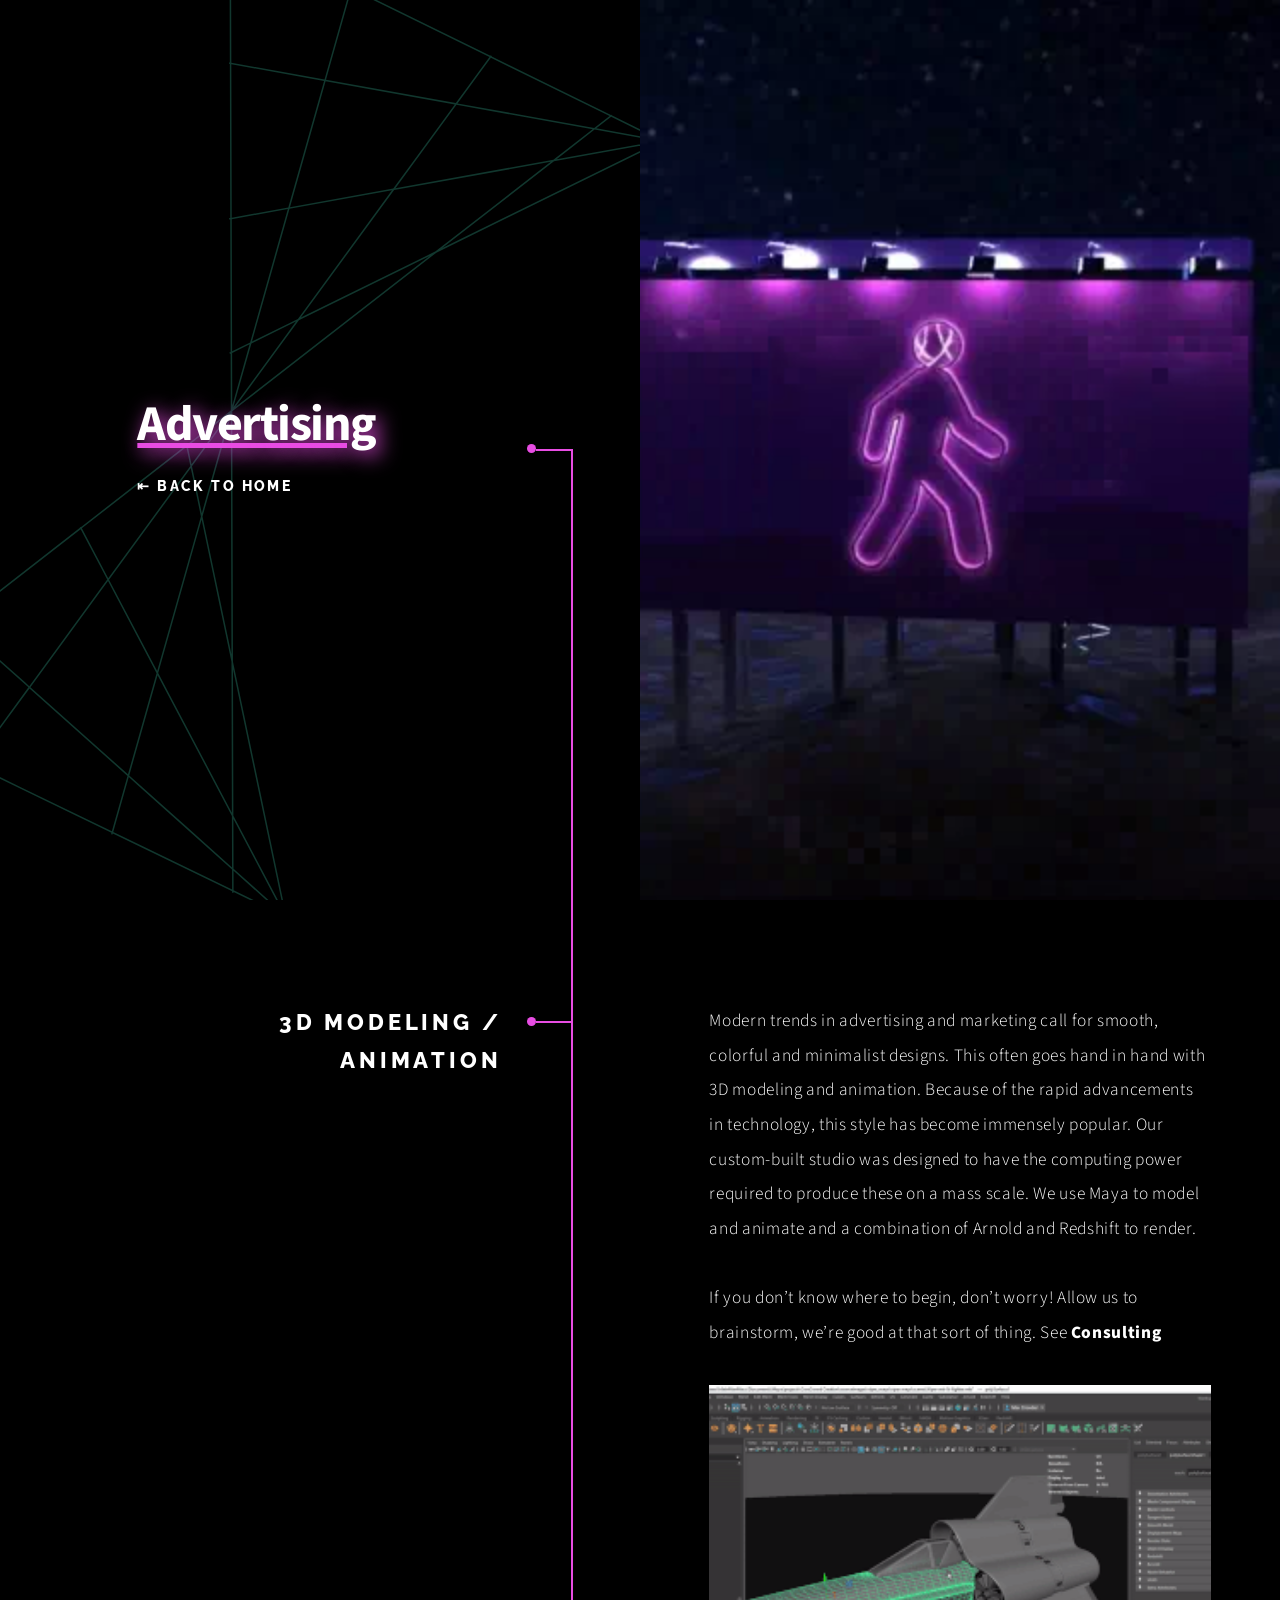
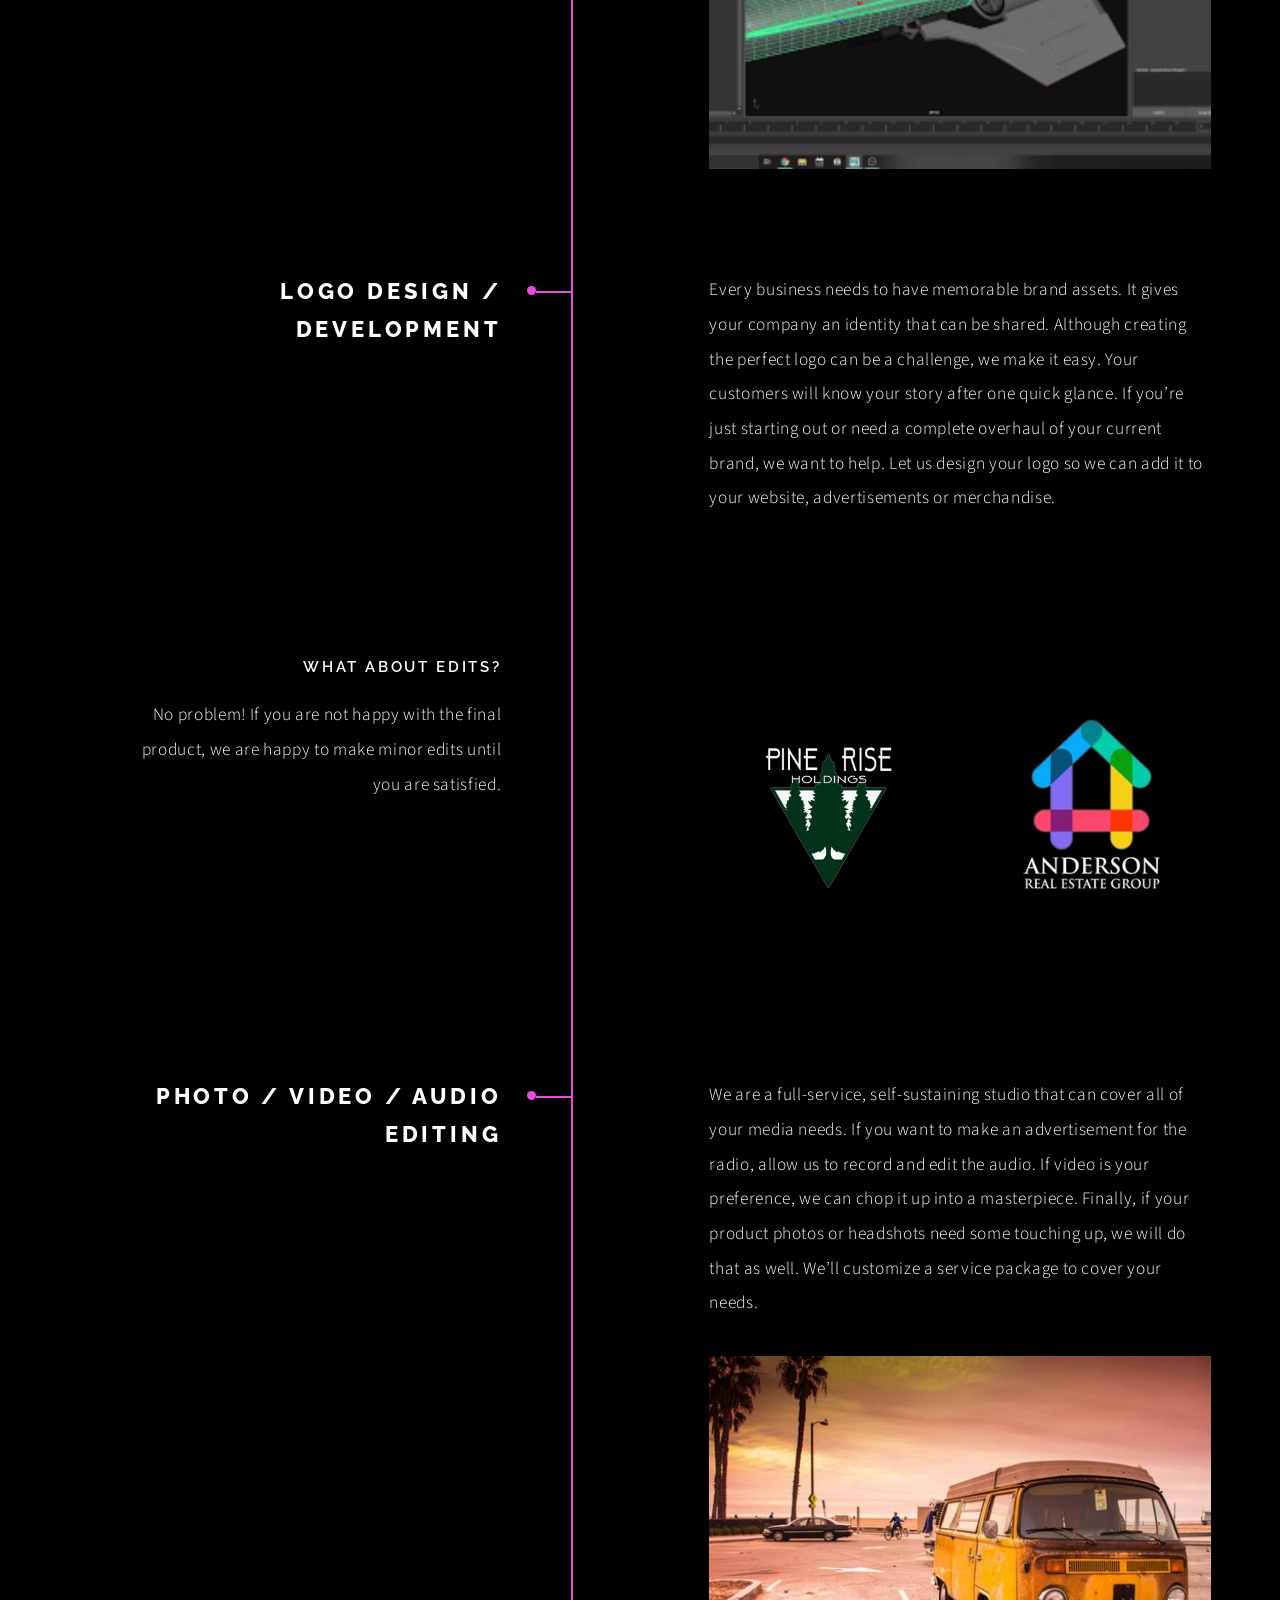
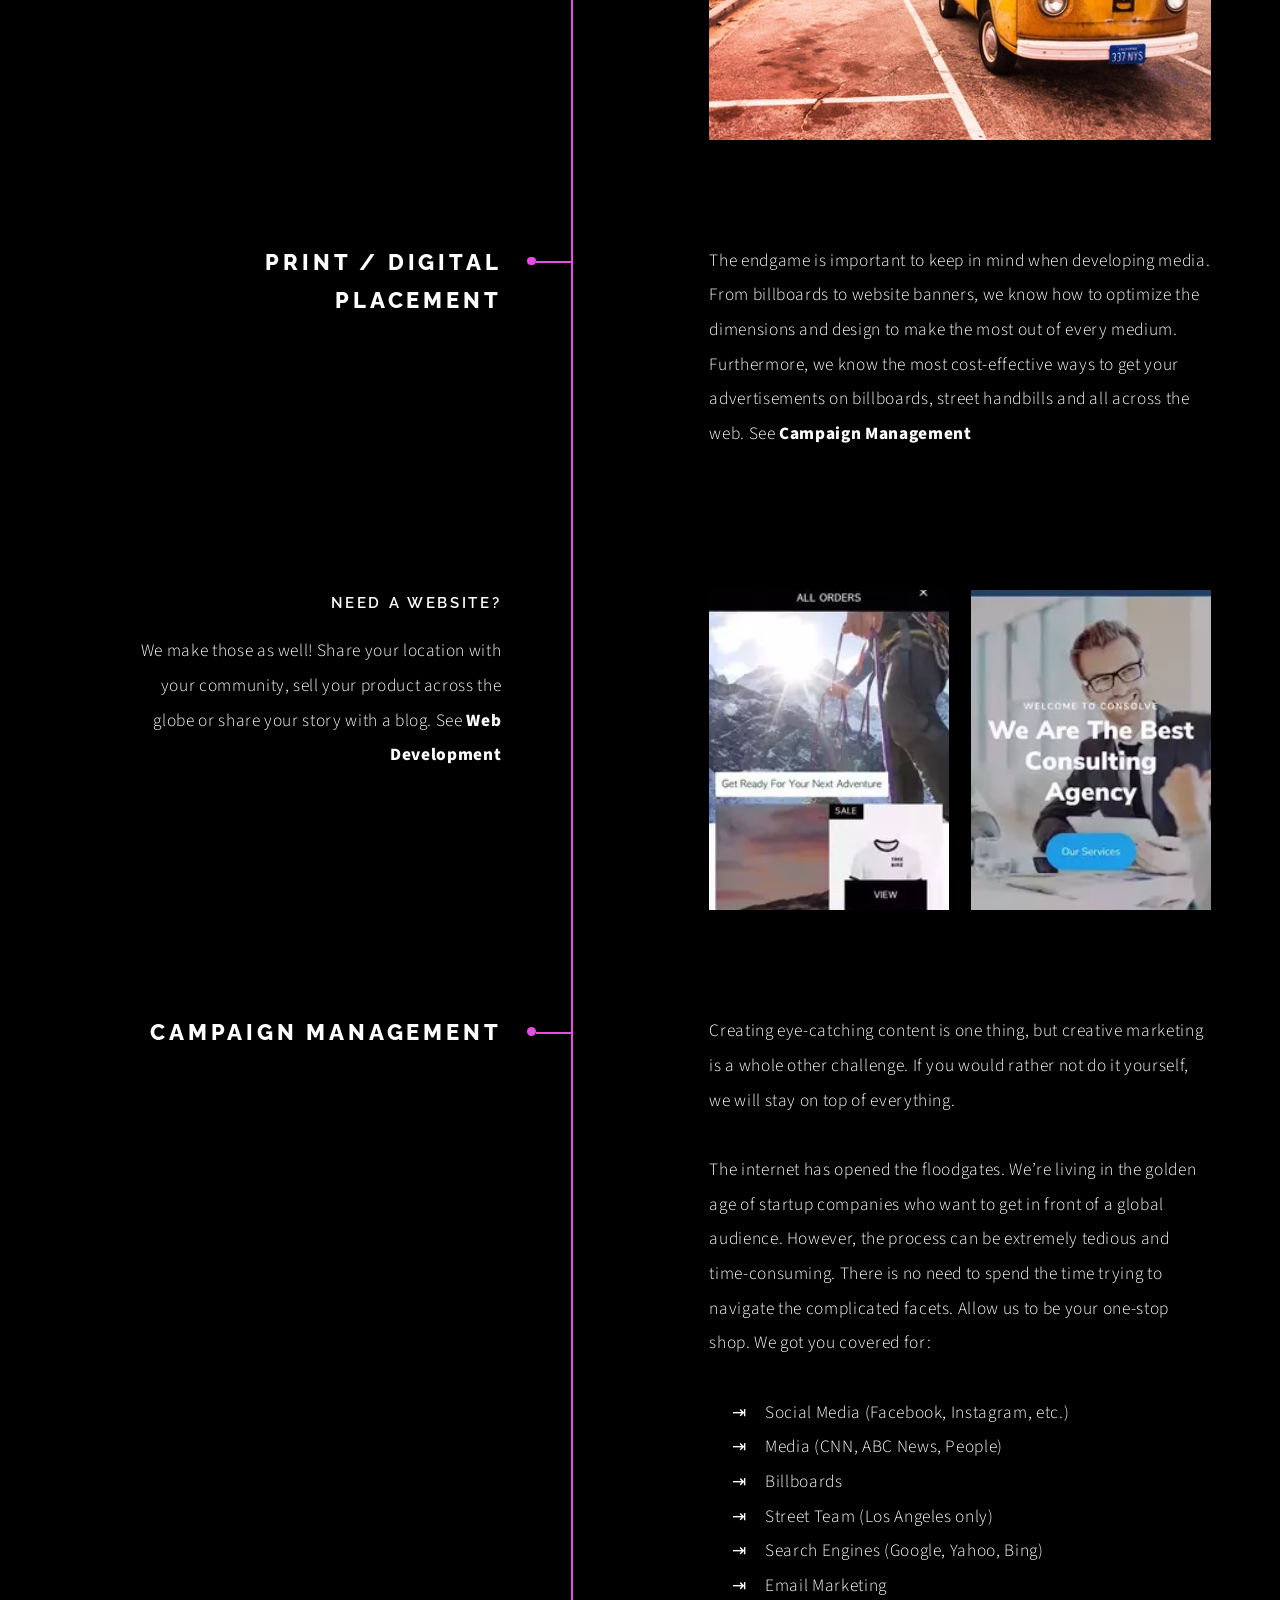
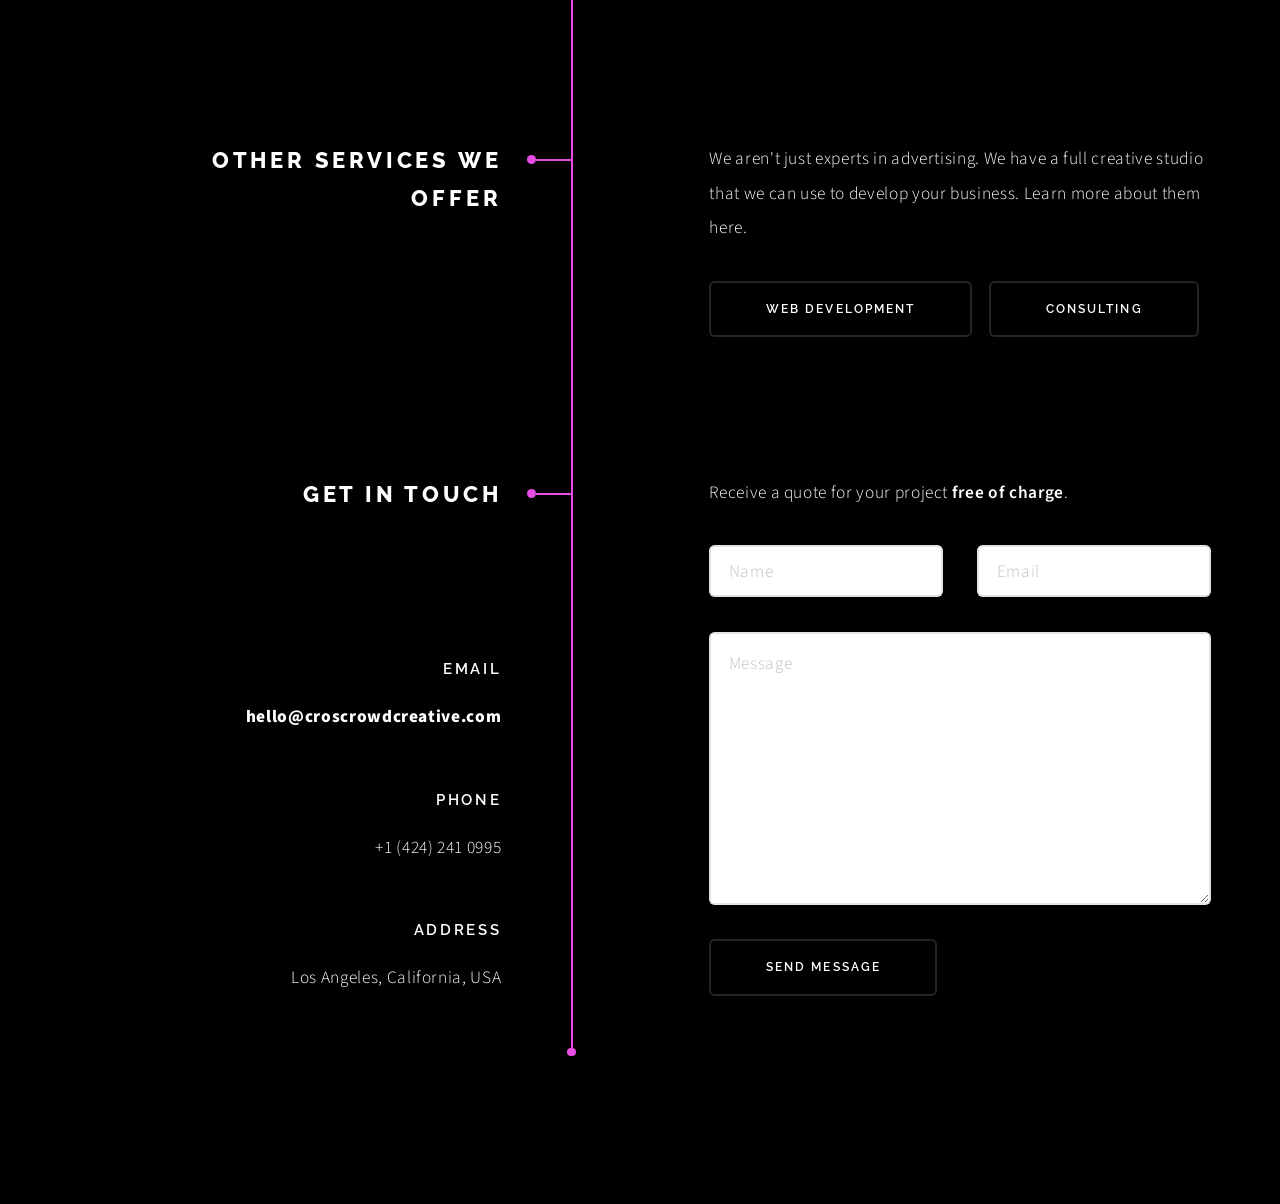
==== advertising.html @ 3cf41339 "Full repository pushed from terminal" ====
<!DOCTYPE HTML>
<html lang="en">
<head>
<title>CrosCrowd Creative &mdash; Business Development &mdash; Advertising</title>
<meta charset="utf-8">
<meta name="viewport" content="width=device-width, minimum-scale=1, initial-scale=1,  shrink-to-fit=no">
<meta name="description" content="CrosCrowd Creative offers a wide range of services to effectively market your business. We create digital and print advertising campagins, develop websites and modernize your business.">
<meta name="robots" content="index, follow">
<meta name="keywords" content="web_development_servall, website_developers, website_developers_near_me, developer_personal_website, ecommerce_website_development_company, ecommerce_web_development_company, modern_web_development, ecommerce_development_company, wix_logo_maker, supreme_logo_maker, animation_studios_near_me, advertising_agencies_near_me, top_creative_agencies, creative_advertising_agency, ad_agencies_near_me, marketing_and_advertising_agency, boutique_advertising_agency, creative_consultant, facebook_business_help, small_business, design_agency, web_design_agency, website_design_services, graphic_design_firms, 3d_logo_maker, web_development_company, graphic_design_studio, corporate_branding_agency, design_firm">
<meta name="google-site-verification" content="Xb9dQ1wyEUvanhfqHvjytfJ-zoS8fw2AjG4WNhN51Cg" />
<link rel="stylesheet" href="css/au.main.css" />
<link rel="shortcut icon" href="img/favicon.ico" type="image/x-icon">
<link rel="canonical" href="https://croscrowdcreative.com/"/></head>
    
<body class="is-preload"><div id="wrapper">
<section class="intro">
<header><h1>Advertising</h1>
<p style="text-align: left"><a href="https://croscrowdcreative.com/">&#x21E4; BACK TO HOME</a></p></header>
<div class="content"><span class="image fill" data-position="center">
<picture><source srcset="img/ad.webp" type="image/webp">
<source srcset="img/ad.mp4" type="image/jpeg"> 
<img src="img/ad.mp4"></picture></span></div></section>
<section id="first">
<header><h2>3D Modeling / Animation</h2></header>
<div class="content">
<p>Modern trends in advertising and marketing call for smooth, colorful and minimalist designs. This often goes hand in hand with 3D modeling and animation. Because of the rapid advancements in technology, this style has become immensely popular. Our custom-built studio was designed to have the computing power required to produce these on a mass scale. We use Maya to model and animate and a combination of Arnold and Redshift to render.</p>  
<p>If you don’t know where to begin, don’t worry! Allow us to brainstorm, we’re good at that sort of thing. See <a href="consulting.html">Consulting</a></p>
<div class="content"><div class="gallery">
<a class="landscape"><picture class="landscape">
<source srcset="img/3dmodeling.gif" type="image/gif">
<source srcset="img/3dmodeling.gif" type="image/jpeg">
<img src="img/3dmodeling.gif"></picture></a></div></div></div></section>
<section><header><h2>Logo Design / Development</h2></header>
<div class="content">
<p>Every business needs to have memorable brand assets. It gives your company an identity that can be shared. Although creating the perfect logo can be a challenge, we make it easy. Your customers will know your story after one quick glance. If you’re just starting out or need a complete overhaul of your current brand, we want to help. Let us design your logo so we can add it to your website, advertisements or merchandise.</p></div></section>
<section><header><h3>What about edits?</h3>
<p>No problem! If you are not happy with the final product, we are happy to make minor edits until you are satisfied.</p></header>
    
<div class="content"><div class="gallery">
<a><picture><source srcset="img/pinerise.webp" type="image/webp">
<source srcset="img/pinerise.jpg" type="image/jpg"> 
<img src="img/pinerise.jpg"></picture></a>
<a><picture><source srcset="img/iceparadise.webp" type="image/webp">
<source srcset="img/iceparadise.jpg" type="image/jpg"> 
<img src="img/iceparadise.jpg"></picture></a></div></div></section>
    
<section><header><h2>Photo / Video / Audio Editing</h2></header>
<div class="content">
<p>We are a full-service, self-sustaining studio that can cover all of your media needs. If you want to make an advertisement for the radio, allow us to record and edit the audio. If video is your preference, we can chop it up into a masterpiece. Finally, if your product photos or headshots need some touching up, we will do that as well. We’ll customize a service package to cover your needs.  </p>
<div class="content"><div class="gallery"><a class="landscape">
<picture><source srcset="img/van.webp" type="image/webp">
<source srcset="img/van.jpg" type="image/jpg"> 
<img src="img/van.jpg"></picture></a></div></div></div></section>
    
<section><header><h2>Print / Digital Placement</h2></header>
<div class="content">
<p>The endgame is important to keep in mind when developing media. From billboards to website banners, we know how to optimize the dimensions and design to make the most out of every medium. Furthermore, we know the most cost-effective ways to get your advertisements on billboards, street handbills and all across the web. See <a href="#campaign">Campaign Management</a></p></div></section>
<section><header><h3>Need a website?</h3>
<p>We make those as well! Share your location with your community, sell your product across the globe or share your story with a blog. See <a href="webdevelopment.html">Web Development</a></p></header>
<div class="content"><div class="gallery">
<a><picture><source srcset="img/mobile.webp" type="image/webp">
<source srcset="img/mobile.gif" type="image/jpg"> 
<img src="img/mobile.gif"></picture></a>
<a><picture><source srcset="img/mobile2.webp" type="image/webp">
<source srcset="img/mobile2.gif" type="image/jpg"> 
<img src="img/mobile2.gif"></picture></a></div></div></section>
    
<section id="campaign"><header><h2>Campaign Management</h2></header>
<div class="content">
<p>Creating eye-catching content is one thing, but creative marketing is a whole other challenge. If you would rather not do it yourself, we will stay on top of everything. </p> 
<p>The internet has opened the floodgates. We’re living in the golden age of startup companies who want to get in front of a global audience. However, the process can be extremely tedious and time-consuming. There is no need to spend the time trying to navigate the complicated facets. Allow us to be your one-stop shop. We got you covered for:</p>
<ul style="list-style-type: none"> 
<li>&#x21E5;&nbsp;&nbsp;&nbsp;&nbsp; Social Media (Facebook, Instagram, etc.)</li>
<li>&#x21E5;&nbsp;&nbsp;&nbsp;&nbsp; Media (CNN, ABC News, People)</li>
<li>&#x21E5;&nbsp;&nbsp;&nbsp;&nbsp; Billboards</li>
<li>&#x21E5;&nbsp;&nbsp;&nbsp;&nbsp; Street Team (Los Angeles only)</li>
<li>&#x21E5;&nbsp;&nbsp;&nbsp;&nbsp; Search Engines (Google, Yahoo, Bing)</li>
<li>&#x21E5;&nbsp;&nbsp;&nbsp;&nbsp; Email Marketing</li></ul></div></section>
<section><header><h2>other services we offer</h2></header>
<div class="content">
<p>We aren't just experts in advertising. We have a full creative studio that we can use to develop your business. Learn more about them here.</p>
<ul class="actions">
<li><a href="webdevelopment.html" class="button large">Web Development</a></li>
<li><a href="consulting.html" class="button large">Consulting</a></li></ul></div></section>  
    
<section><header><h2>Get in touch</h2></header>
<div class="content">
<p>Receive a quote for your project <strong>free of charge</strong>.</p>
<form action="thankyou.html" method="post" class="contactstyle" data-netlify="true" name="ADVERTISING">
<div class="fields"><div class="field half">
<input type="text" name="name" id="name" placeholder="Name" /></div>
<div class="field half">
<input type="email" name="email" id="email" placeholder="Email" /></div>
<div class="field">
<textarea name="message" id="message" placeholder="Message" rows="7"></textarea></div></div>
<ul class="actions">
<li><input type="submit" value="Send Message" class="button large"/></li></ul></form></div>
<footer><ul class="items">
<li><h3>Email</h3><a href="mailto:hello@croscrowdcreative.com" class="emaillink">hello@croscrowdcreative.com</a></li>
<li><h3>Phone</h3><p>+1 (424) 241 0995</p></li>
<li><h3>Address</h3><span>Los Angeles, California, USA</span></li></ul></footer></section>
<div class="copyright">Copyright &copy;2019 CrosCrowd Creative</div></div>
<script src="js/pg.jquery.min.js"></script>
<script src="js/pg.breakpoints.min.js"></script>
<script src="js/pg.main.js"></script></body></html>
---- css/au.main.css ----
@import url(fontawesome-all.min.css);@import url(https://fonts.googleapis.com/css?family=Source+Sans+Pro:300,600,700,300i,600i,700i|Raleway:600,800);a,abbr,acronym,address,applet,article,aside,audio,b,big,blockquote,body,canvas,caption,center,cite,code,dd,del,details,dfn,div,dl,dt,em,embed,fieldset,figcaption,figure,footer,form,h2,h3,h4,h5,h6,header,hgroup,html,i,iframe,img,ins,kbd,label,legend,li,mark,menu,nav,object,ol,output,p,pre,q,ruby,s,samp,section,small,span,strike,strong,sub,summary,sup,table,tbody,td,tfoot,th,thead,time,tr,tt,u,ul,var,video{margin:0;padding:0;border:0;font-size:100%;font:inherit;vertical-align:baseline}article,aside,details,figcaption,figure,footer,header,hgroup,menu,nav,section{display:block}body{line-height:1}h1{text-align:left;color:#fff!important;text-decoration:underline;text-decoration-color:#e84de3;text-shadow:5px 5px 20px #e84de3}ol,ul{list-style:none}blockquote,q{quotes:none}blockquote:after,blockquote:before,q:after,q:before{content:'';content:none}table{border-collapse:collapse;border-spacing:0}body{-webkit-text-size-adjust:none}mark{background-color:transparent;color:inherit}input::-moz-focus-inner{border:0;padding:0}input,select,textarea{-moz-appearance:none;-webkit-appearance:none;-ms-appearance:none;appearance:none}@-ms-viewport{width:device-width}body{-ms-overflow-style:scrollbar}@media screen and (max-width:480px){body,html{min-width:320px}}html{box-sizing:border-box}*,:after,:before{box-sizing:inherit}html{overflow-x:hidden}body{background:#000!important;overflow-x:hidden}body.is-preload *,body.is-preload :after,body.is-preload :before{-moz-animation:none!important;-webkit-animation:none!important;-ms-animation:none!important;animation:none!important;-moz-transition:none!important;-webkit-transition:none!important;-ms-transition:none!important;transition:none!important}html{font-size:18pt}@media screen and (max-width:1920px){html{font-size:13pt}}@media screen and (max-width:1152px){html{font-size:14pt}}@media screen and (max-width:736px){html{font-size:12pt}}@media screen and (max-width:480px){html{font-size:11pt}}body{background-color:#fff;color:#000}body,select{color:#fff;font-family:"Source Sans Pro",Helvetica,sans-serif;font-size:1rem;font-weight:300;letter-spacing:.0375em;line-height:2}textarea{color:#000!important;font-family:"Source Sans Pro",Helvetica,sans-serif;font-size:1rem;font-weight:300;letter-spacing:.0375em;line-height:2}input{color:#000!important;font-family:"Source Sans Pro",Helvetica,sans-serif;font-size:1rem;font-weight:300;letter-spacing:.0375em;line-height:2}a{color:#fff!important;text-decoration:none;color:#fff;font-weight:800}a:hover{text-decoration:underline;color:#e84de3;text-decoration-color:#e84de3;text-shadow:5px 5px 20px #e84de3}b,strong{font-weight:600;color:#fff}em,i{font-style:italic}p{margin:0 0 2rem 0}h1,h2,h3,h4,h5,h6{color:#fff;font-family:Raleway,Helvetica,sans-serif;font-weight:600;letter-spacing:.175em;line-height:1.75;margin:0 0 1rem 0;text-transform:uppercase}h1 a,h2 a,h3 a,h4 a,h5 a,h6 a{color:inherit;text-decoration:none}h1{font-family:"Source Sans Pro",Helvetica,sans-serif;font-size:50px!important;font-weight:700;letter-spacing:-.03em;line-height:1.1;margin:0 0 1rem 0;text-transform:none}h2{font-size:1.25rem;font-weight:800;margin:0 0 2rem 0}h3{font-size:.875rem}h4{font-size:.875rem}h5{font-size:.75rem}h6{font-size:.625rem}@media screen and (max-width:736px){h1{font-size:4.5rem;line-height:1.1}h2{font-size:1.25rem;line-height:1.7}h3{font-size:.9rem}h4{font-size:.75rem}h5{font-size:.675rem}}@media screen and (max-width:360px){h1{font-size:3.75rem}h2{font-size:1.125rem}h3{font-size:.8rem}h4{font-size:.675rem}h5{font-size:.675rem}}sub{font-size:.8rem;position:relative;top:.5rem}sup{font-size:.8rem;position:relative;top:-.5rem}blockquote{border-left:solid .5rem rgba(144,144,144,.25);font-style:italic;margin:0 0 2rem 0;padding:1rem 0 1rem 2rem}code{background:rgba(144,144,144,.1);border-radius:.325rem;font-family:"Courier New",monospace;font-size:.9rem;margin:0 .25rem;padding:.25rem .65rem}pre{-webkit-overflow-scrolling:touch;font-family:"Courier New",monospace;font-size:.9rem;margin:0 0 2rem 0;width:100%}pre code{display:block;line-height:1.75;padding:1rem 1.5rem;overflow-x:auto}hr{border:0;border-bottom:solid 2px rgba(144,144,144,.25);margin:3rem 0}hr.major{margin:5rem 0}@media screen and (max-width:736px){hr.major{margin:3rem 0}}.row{display:flex;flex-wrap:wrap;box-sizing:border-box;align-items:stretch}.row>*{box-sizing:border-box}.row.gtr-uniform>*>:last-child{margin-bottom:0}.row.aln-left{justify-content:flex-start}.row.aln-center{justify-content:center}.row.aln-right{justify-content:flex-end}.row.aln-top{align-items:flex-start}.row.aln-middle{align-items:center}.row.aln-bottom{align-items:flex-end}.row>.imp{order:-1}.row>.col-1{width:8.33333%}.row>.off-1{margin-left:8.33333%}.row>.col-2{width:16.66667%}.row>.off-2{margin-left:16.66667%}.row>.col-3{width:25%}.row>.off-3{margin-left:25%}.row>.col-4{width:33.33333%}.row>.off-4{margin-left:33.33333%}.row>.col-5{width:41.66667%}.row>.off-5{margin-left:41.66667%}.row>.col-6{width:50%}.row>.off-6{margin-left:50%}.row>.col-7{width:58.33333%}.row>.off-7{margin-left:58.33333%}.row>.col-8{width:66.66667%}.row>.off-8{margin-left:66.66667%}.row>.col-9{width:75%}.row>.off-9{margin-left:75%}.row>.col-10{width:83.33333%}.row>.off-10{margin-left:83.33333%}.row>.col-11{width:91.66667%}.row>.off-11{margin-left:91.66667%}.row>.col-12{width:100%}.row>.off-12{margin-left:100%}.row.gtr-0{margin-top:0;margin-left:0}.row.gtr-0>*{padding:0}.row.gtr-0.gtr-uniform{margin-top:0}.row.gtr-0.gtr-uniform>*{padding-top:0}.row.gtr-25{margin-top:0;margin-left:-.5rem}.row.gtr-25>*{padding:0 0 0 .5rem}.row.gtr-25.gtr-uniform{margin-top:-.5rem}.row.gtr-25.gtr-uniform>*{padding-top:.5rem}.row.gtr-50{margin-top:0;margin-left:-1rem}.row.gtr-50>*{padding:0 0 0 1rem}.row.gtr-50.gtr-uniform{margin-top:-1rem}.row.gtr-50.gtr-uniform>*{padding-top:1rem}.row{margin-top:0;margin-left:-2rem}.row>*{padding:0 0 0 2rem}.row.gtr-uniform{margin-top:-2rem}.row.gtr-uniform>*{padding-top:2rem}.row.gtr-150{margin-top:0;margin-left:-3rem}.row.gtr-150>*{padding:0 0 0 3rem}.row.gtr-150.gtr-uniform{margin-top:-3rem}.row.gtr-150.gtr-uniform>*{padding-top:3rem}.row.gtr-200{margin-top:0;margin-left:-4rem}.row.gtr-200>*{padding:0 0 0 4rem}.row.gtr-200.gtr-uniform{margin-top:-4rem}.row.gtr-200.gtr-uniform>*{padding-top:4rem}@media screen and (max-width:1920px){.row{display:flex;flex-wrap:wrap;box-sizing:border-box;align-items:stretch}.row>*{box-sizing:border-box}.row.gtr-uniform>*>:last-child{margin-bottom:0}.row.aln-left{justify-content:flex-start}.row.aln-center{justify-content:center}.row.aln-right{justify-content:flex-end}.row.aln-top{align-items:flex-start}.row.aln-middle{align-items:center}.row.aln-bottom{align-items:flex-end}.row>.imp-xlarge{order:-1}.row>.col-1-xlarge{width:8.33333%}.row>.off-1-xlarge{margin-left:8.33333%}.row>.col-2-xlarge{width:16.66667%}.row>.off-2-xlarge{margin-left:16.66667%}.row>.col-3-xlarge{width:25%}.row>.off-3-xlarge{margin-left:25%}.row>.col-4-xlarge{width:33.33333%}.row>.off-4-xlarge{margin-left:33.33333%}.row>.col-5-xlarge{width:41.66667%}.row>.off-5-xlarge{margin-left:41.66667%}.row>.col-6-xlarge{width:50%}.row>.off-6-xlarge{margin-left:50%}.row>.col-7-xlarge{width:58.33333%}.row>.off-7-xlarge{margin-left:58.33333%}.row>.col-8-xlarge{width:66.66667%}.row>.off-8-xlarge{margin-left:66.66667%}.row>.col-9-xlarge{width:75%}.row>.off-9-xlarge{margin-left:75%}.row>.col-10-xlarge{width:83.33333%}.row>.off-10-xlarge{margin-left:83.33333%}.row>.col-11-xlarge{width:91.66667%}.row>.off-11-xlarge{margin-left:91.66667%}.row>.col-12-xlarge{width:100%}.row>.off-12-xlarge{margin-left:100%}.row.gtr-0{margin-top:0;margin-left:0}.row.gtr-0>*{padding:0}.row.gtr-0.gtr-uniform{margin-top:0}.row.gtr-0.gtr-uniform>*{padding-top:0}.row.gtr-25{margin-top:0;margin-left:-.5rem}.row.gtr-25>*{padding:0 0 0 .5rem}.row.gtr-25.gtr-uniform{margin-top:-.5rem}.row.gtr-25.gtr-uniform>*{padding-top:.5rem}.row.gtr-50{margin-top:0;margin-left:-1rem}.row.gtr-50>*{padding:0 0 0 1rem}.row.gtr-50.gtr-uniform{margin-top:-1rem}.row.gtr-50.gtr-uniform>*{padding-top:1rem}.row{margin-top:0;margin-left:-2rem}.row>*{padding:0 0 0 2rem}.row.gtr-uniform{margin-top:-2rem}.row.gtr-uniform>*{padding-top:2rem}.row.gtr-150{margin-top:0;margin-left:-3rem}.row.gtr-150>*{padding:0 0 0 3rem}.row.gtr-150.gtr-uniform{margin-top:-3rem}.row.gtr-150.gtr-uniform>*{padding-top:3rem}.row.gtr-200{margin-top:0;margin-left:-4rem}.row.gtr-200>*{padding:0 0 0 4rem}.row.gtr-200.gtr-uniform{margin-top:-4rem}.row.gtr-200.gtr-uniform>*{padding-top:4rem}}@media screen and (max-width:1280px){.row{display:flex;flex-wrap:wrap;box-sizing:border-box;align-items:stretch}.row>*{box-sizing:border-box}.row.gtr-uniform>*>:last-child{margin-bottom:0}.row.aln-left{justify-content:flex-start}.row.aln-center{justify-content:center}.row.aln-right{justify-content:flex-end}.row.aln-top{align-items:flex-start}.row.aln-middle{align-items:center}.row.aln-bottom{align-items:flex-end}.row>.imp-large{order:-1}.row>.col-1-large{width:8.33333%}.row>.off-1-large{margin-left:8.33333%}.row>.col-2-large{width:16.66667%}.row>.off-2-large{margin-left:16.66667%}.row>.col-3-large{width:25%}.row>.off-3-large{margin-left:25%}.row>.col-4-large{width:33.33333%}.row>.off-4-large{margin-left:33.33333%}.row>.col-5-large{width:41.66667%}.row>.off-5-large{margin-left:41.66667%}.row>.col-6-large{width:50%}.row>.off-6-large{margin-left:50%}.row>.col-7-large{width:58.33333%}.row>.off-7-large{margin-left:58.33333%}.row>.col-8-large{width:66.66667%}.row>.off-8-large{margin-left:66.66667%}.row>.col-9-large{width:75%}.row>.off-9-large{margin-left:75%}.row>.col-10-large{width:83.33333%}.row>.off-10-large{margin-left:83.33333%}.row>.col-11-large{width:91.66667%}.row>.off-11-large{margin-left:91.66667%}.row>
    .col-12-large{width:100%}.row>.off-12-large{margin-left:100%}.row.gtr-0{margin-top:0;margin-left:0}.row.gtr-0>*{padding:0}.row.gtr-0.gtr-uniform{margin-top:0}.row.gtr-0.gtr-uniform>*{padding-top:0}.row.gtr-25{margin-top:0;margin-left:-.375rem}.row.gtr-25>*{padding:0 0 0 .375rem}.row.gtr-25.gtr-uniform{margin-top:-.375rem}.row.gtr-25.gtr-uniform>*{padding-top:.375rem}.row.gtr-50{margin-top:0;margin-left:-.75rem}.row.gtr-50>*{padding:0 0 0 .75rem}.row.gtr-50.gtr-uniform{margin-top:-.75rem}.row.gtr-50.gtr-uniform>*{padding-top:.75rem}.row{margin-top:0;margin-left:-1.5rem}.row>*{padding:0 0 0 1.5rem}.row.gtr-uniform{margin-top:-1.5rem}.row.gtr-uniform>*{padding-top:1.5rem}.row.gtr-150{margin-top:0;margin-left:-2.25rem}.row.gtr-150>*{padding:0 0 0 2.25rem}.row.gtr-150.gtr-uniform{margin-top:-2.25rem}.row.gtr-150.gtr-uniform>*{padding-top:2.25rem}.row.gtr-200{margin-top:0;margin-left:-3rem}.row.gtr-200>*{padding:0 0 0 3rem}.row.gtr-200.gtr-uniform{margin-top:-3rem}.row.gtr-200.gtr-uniform>*{padding-top:3rem}}@media screen and (max-width:1152px){.row{display:flex;flex-wrap:wrap;box-sizing:border-box;align-items:stretch}.row>*{box-sizing:border-box}.row.gtr-uniform>*>:last-child{margin-bottom:0}.row.aln-left{justify-content:flex-start}.row.aln-center{justify-content:center}.row.aln-right{justify-content:flex-end}.row.aln-top{align-items:flex-start}.row.aln-middle{align-items:center}.row.aln-bottom{align-items:flex-end}.row>.imp-medium{order:-1}.row>.col-1-medium{width:8.33333%}.row>.off-1-medium{margin-left:8.33333%}.row>.col-2-medium{width:16.66667%}.row>.off-2-medium{margin-left:16.66667%}.row>.col-3-medium{width:25%}.row>.off-3-medium{margin-left:25%}.row>.col-4-medium{width:33.33333%}.row>.off-4-medium{margin-left:33.33333%}.row>.col-5-medium{width:41.66667%}.row>.off-5-medium{margin-left:41.66667%}.row>.col-6-medium{width:50%}.row>.off-6-medium{margin-left:50%}.row>.col-7-medium{width:58.33333%}.row>.off-7-medium{margin-left:58.33333%}.row>.col-8-medium{width:66.66667%}.row>.off-8-medium{margin-left:66.66667%}.row>.col-9-medium{width:75%}.row>.off-9-medium{margin-left:75%}.row>.col-10-medium{width:83.33333%}.row>.off-10-medium{margin-left:83.33333%}.row>.col-11-medium{width:91.66667%}.row>.off-11-medium{margin-left:91.66667%}.row>.col-12-medium{width:100%}.row>.off-12-medium{margin-left:100%}.row.gtr-0{margin-top:0;margin-left:0}.row.gtr-0>*{padding:0}.row.gtr-0.gtr-uniform{margin-top:0}.row.gtr-0.gtr-uniform>*{padding-top:0}.row.gtr-25{margin-top:0;margin-left:-.375rem}.row.gtr-25>*{padding:0 0 0 .375rem}.row.gtr-25.gtr-uniform{margin-top:-.375rem}.row.gtr-25.gtr-uniform>*{padding-top:.375rem}.row.gtr-50{margin-top:0;margin-left:-.75rem}.row.gtr-50>*{padding:0 0 0 .75rem}.row.gtr-50.gtr-uniform{margin-top:-.75rem}.row.gtr-50.gtr-uniform>*{padding-top:.75rem}.row{margin-top:0;margin-left:-1.5rem}.row>*{padding:0 0 0 1.5rem}.row.gtr-uniform{margin-top:-1.5rem}.row.gtr-uniform>*{padding-top:1.5rem}.row.gtr-150{margin-top:0;margin-left:-2.25rem}.row.gtr-150>*{padding:0 0 0 2.25rem}.row.gtr-150.gtr-uniform{margin-top:-2.25rem}.row.gtr-150.gtr-uniform>*{padding-top:2.25rem}.row.gtr-200{margin-top:0;margin-left:-3rem}.row.gtr-200>*{padding:0 0 0 3rem}.row.gtr-200.gtr-uniform{margin-top:-3rem}.row.gtr-200.gtr-uniform>*{padding-top:3rem}}@media screen and (max-width:736px){.row{display:flex;flex-wrap:wrap;box-sizing:border-box;align-items:stretch}.row>*{box-sizing:border-box}.row.gtr-uniform>*>:last-child{margin-bottom:0}.row.aln-left{justify-content:flex-start}.row.aln-center{justify-content:center}.row.aln-right{justify-content:flex-end}.row.aln-top{align-items:flex-start}.row.aln-middle{align-items:center}.row.aln-bottom{align-items:flex-end}.row>.imp-small{order:-1}.row>.col-1-small{width:8.33333%}.row>.off-1-small{margin-left:8.33333%}.row>.col-2-small{width:16.66667%}.row>.off-2-small{margin-left:16.66667%}.row>.col-3-small{width:25%}.row>.off-3-small{margin-left:25%}.row>.col-4-small{width:33.33333%}.row>.off-4-small{margin-left:33.33333%}.row>.col-5-small{width:41.66667%}.row>.off-5-small{margin-left:41.66667%}.row>.col-6-small{width:50%}.row>.off-6-small{margin-left:50%}.row>.col-7-small{width:58.33333%}.row>.off-7-small{margin-left:58.33333%}.row>.col-8-small{width:66.66667%}.row>.off-8-small{margin-left:66.66667%}.row>.col-9-small{width:75%}.row>.off-9-small{margin-left:75%}.row>.col-10-small{width:83.33333%}.row>.off-10-small{margin-left:83.33333%}.row>.col-11-small{width:91.66667%}.row>.off-11-small{margin-left:91.66667%}.row>.col-12-small{width:100%}.row>.off-12-small{margin-left:100%}.row.gtr-0{margin-top:0;margin-left:0}.row.gtr-0>*{padding:0}.row.gtr-0.gtr-uniform{margin-top:0}.row.gtr-0.gtr-uniform>*{padding-top:0}.row.gtr-25{margin-top:0;margin-left:-.3125rem}.row.gtr-25>*{padding:0 0 0 .3125rem}.row.gtr-25.gtr-uniform{margin-top:-.3125rem}.row.gtr-25.gtr-uniform>*{padding-top:.3125rem}.row.gtr-50{margin-top:0;margin-left:-.625rem}.row.gtr-50>*{padding:0 0 0 .625rem}.row.gtr-50.gtr-uniform{margin-top:-.625rem}.row.gtr-50.gtr-uniform>*{padding-top:.625rem}.row{margin-top:0;margin-left:-1.25rem}.row>*{padding:0 0 0 1.25rem}.row.gtr-uniform{margin-top:-1.25rem}.row.gtr-uniform>*{padding-top:1.25rem}.row.gtr-150{margin-top:0;margin-left:-1.875rem}.row.gtr-150>*{padding:0 0 0 1.875rem}.row.gtr-150.gtr-uniform{margin-top:-1.875rem}.row.gtr-150.gtr-uniform>*{padding-top:1.875rem}.row.gtr-200{margin-top:0;margin-left:-2.5rem}.row.gtr-200>*{padding:0 0 0 2.5rem}.row.gtr-200.gtr-uniform{margin-top:-2.5rem}.row.gtr-200.gtr-uniform>*{padding-top:2.5rem}}@media screen and (max-width:480px){.row{display:flex;flex-wrap:wrap;box-sizing:border-box;align-items:stretch}.row>*{box-sizing:border-box}.row.gtr-uniform>*>:last-child{margin-bottom:0}.row.aln-left{justify-content:flex-start}.row.aln-center{justify-content:center}.row.aln-right{justify-content:flex-end}.row.aln-top{align-items:flex-start}.row.aln-middle{align-items:center}.row.aln-bottom{align-items:flex-end}.row>.imp-xsmall{order:-1}.row>.col-1-xsmall{width:8.33333%}.row>.off-1-xsmall{margin-left:8.33333%}.row>.col-2-xsmall{width:16.66667%}.row>.off-2-xsmall{margin-left:16.66667%}.row>.col-3-xsmall{width:25%}.row>.off-3-xsmall{margin-left:25%}.row>.col-4-xsmall{width:33.33333%}.row>.off-4-xsmall{margin-left:33.33333%}.row>.col-5-xsmall{width:41.66667%}.row>.off-5-xsmall{margin-left:41.66667%}.row>.col-6-xsmall{width:50%}.row>.off-6-xsmall{margin-left:50%}.row>.col-7-xsmall{width:58.33333%}.row>.off-7-xsmall{margin-left:58.33333%}.row>.col-8-xsmall{width:66.66667%}.row>.off-8-xsmall{margin-left:66.66667%}.row>.col-9-xsmall{width:75%}.row>.off-9-xsmall{margin-left:75%}.row>.col-10-xsmall{width:83.33333%}.row>.off-10-xsmall{margin-left:83.33333%}.row>.col-11-xsmall{width:91.66667%}.row>.off-11-xsmall{margin-left:91.66667%}.row>.col-12-xsmall{width:100%}.row>.off-12-xsmall{margin-left:100%}.row.gtr-0{margin-top:0;margin-left:0}.row.gtr-0>*{padding:0}.row.gtr-0.gtr-uniform{margin-top:0}.row.gtr-0.gtr-uniform>*{padding-top:0}.row.gtr-25{margin-top:0;margin-left:-.3125rem}.row.gtr-25>*{padding:0 0 0 .3125rem}.row.gtr-25.gtr-uniform{margin-top:-.3125rem}.row.gtr-25.gtr-uniform>*{padding-top:.3125rem}.row.gtr-50{margin-top:0;margin-left:-.625rem}.row.gtr-50>*{padding:0 0 0 .625rem}.row.gtr-50.gtr-uniform{margin-top:-.625rem}.row.gtr-50.gtr-uniform>*{padding-top:.625rem}.row{margin-top:0;margin-left:-1.25rem}.row>*{padding:0 0 0 1.25rem}.row.gtr-uniform{margin-top:-1.25rem}.row.gtr-uniform>*{padding-top:1.25rem}.row.gtr-150{margin-top:0;margin-left:-1.875rem}.row.gtr-150>*{padding:0 0 0 1.875rem}.row.gtr-150.gtr-uniform{margin-top:-1.875rem}.row.gtr-150.gtr-uniform>*{padding-top:1.875rem}.row.gtr-200{margin-top:0;margin-left:-2.5rem}.row.gtr-200>*{padding:0 0 0 2.5rem}.row.gtr-200.gtr-uniform{margin-top:-2.5rem}.row.gtr-200.gtr-uniform>*{padding-top:2.5rem}}.box{border:solid 2px rgba(144,144,144,.25);border-radius:.325rem;margin-bottom:2rem;padding:1.5rem}.box>:last-child{margin-bottom:0}.box.alt{border:0;border-radius:0;padding:0}.button,button,input[type=button],input[type=reset],input[type=submit]{-moz-appearance:none;-webkit-appearance:none;-ms-appearance:none;appearance:none;-moz-transition:background-color .25s ease-in-out,box-shadow .25s ease-in-out,color .25s ease-in-out;-webkit-transition:background-color .25s ease-in-out,box-shadow .25s ease-in-out,color .25s ease-in-out;-ms-transition:background-color .25s ease-in-out,box-shadow .25s ease-in-out,color .25s ease-in-out;transition:background-color .25s ease-in-out,box-shadow .25s ease-in-out,color .25s ease-in-out;background-color:transparent;border-radius:.325rem;border:2px;box-shadow:inset 0 0 0 2px rgba(144,144,144,.25);color:#fff!important;cursor:pointer;display:inline-block;font-family:Raleway,Helvetica,sans-serif;font-size:.6rem;font-weight:600;height:3rem;letter-spacing:.175em;line-height:3rem;padding:0 2rem;text-align:center;text-decoration:none;text-transform:uppercase;white-space:nowrap}.button:hover,button:hover,input[type=button]:hover,input[type=reset]:hover,input[type=submit]:hover{box-shadow:inset 0 0 0 2px #0ff;color:#fff!important}.button:active,button:active,input[type=button]:active,input[type=reset]:active,input[type=submit]:active{background-color:red;box-shadow:inset 0 0 0 2px red;color:red}.button.small,button.small,input[type=button].small,input[type=reset].small,input[type=submit].small{font-size:.5rem;height:2.25rem;line-height:2.25rem;padding:0 1.25rem}.button.large,button.large,input[type=button].large,input[type=reset].large,input[type=submit].large{font-size:.7rem;height:3.2625rem;line-height:3.2625rem;padding:0 3.25rem}.button.wide,button.wide,input[type=button].wide,input[type=reset].wide,input[type=submit].wide{min-width:13rem}.button.icon:before,button.icon:before,input[type=button].icon:before,input[type=reset].icon:before,input[type=submit].icon:before{margin-right:.5rem}
.button.fit,button.fit,input[type=button].fit,input[type=reset].fit,input[type=submit].fit{width:100%}.button.disabled,.button:disabled,button.disabled,button:disabled,input[type=button].disabled,input[type=button]:disabled,input[type=reset].disabled,input[type=reset]:disabled,input[type=submit].disabled,input[type=submit]:disabled{pointer-events:none;opacity:.25}.button.primary,button.primary,input[type=button].primary,input[type=reset].primary,input[type=submit].primary{background-color:#0ff;box-shadow:none;color:#000!important}.button.primary:hover,button.primary:hover,input[type=button].primary:hover,input[type=reset].primary:hover,input[type=submit].primary:hover{background-color:#fff;color:#fff!important}.button.primary:active,button.primary:active,input[type=button].primary:active,input[type=reset].primary:active,input[type=submit].primary:active{background-color:#0ff}@media screen and (max-width:736px){.button,button,input[type=button],input[type=reset],input[type=submit]{font-size:.7rem;height:3.3rem;line-height:3.3rem}.button.large,button.large,input[type=button].large,input[type=reset].large,input[type=submit].large{font-size:.8rem;height:3.75rem;line-height:3.75rem}.button.small,button.small,input[type=button].small,input[type=reset].small,input[type=submit].small{font-size:.6rem;height:3rem;line-height:3rem}}form{margin:0 0 2rem 0}form>:last-child{margin-bottom:0}form>.fields{display:-moz-flex;display:-webkit-flex;display:-ms-flex;display:flex;-moz-flex-wrap:wrap;-webkit-flex-wrap:wrap;-ms-flex-wrap:wrap;flex-wrap:wrap;margin:-2rem 0 2rem -2rem;width:calc(100% + 4rem)}form>.fields>.field{-moz-flex-grow:0;-webkit-flex-grow:0;-ms-flex-grow:0;flex-grow:0;-moz-flex-shrink:0;-webkit-flex-shrink:0;-ms-flex-shrink:0;flex-shrink:0;padding:2rem 0 0 2rem;width:calc(100% - 2rem)}form>.fields>.field>:last-child{margin-bottom:0}form>.fields>.field.half{width:calc(50% - 1rem)}form>.fields>.field.third{width:calc(100%/3 - .66667rem)}form>.fields>.field.quarter{width:calc(25% - .5rem)}@media screen and (max-width:480px){form>.fields{margin:-1.5rem 0 2rem -1.5rem;width:calc(100% + 3rem)}form>.fields>.field{padding:1.5rem 0 0 1.5rem;width:calc(100% - 1.5rem)}form>.fields>.field.half{width:calc(100% - 1.5rem)}form>.fields>.field.third{width:calc(100% - 1.5rem)}form>.fields>.field.quarter{width:calc(100% - 1.5rem)}}input[type=email],input[type=password],input[type=search],input[type=tel],input[type=text],input[type=url],select,textarea{-moz-appearance:none;-webkit-appearance:none;-ms-appearance:none;appearance:none;border-radius:.325rem;border:solid 2px rgba(144,144,144,.25);color:inherit;display:block;outline:0;padding:0 1rem;text-decoration:none;width:100%}input[type=email]:invalid,input[type=password]:invalid,input[type=search]:invalid,input[type=tel]:invalid,input[type=text]:invalid,input[type=url]:invalid,select:invalid,textarea:invalid{box-shadow:none}input[type=email]:focus,input[type=password]:focus,input[type=search]:focus,input[type=tel]:focus,input[type=text]:focus,input[type=url]:focus,select:focus,textarea:focus{border-color:#0ff}label{color:#000;display:block;font-family:Raleway,Helvetica,sans-serif;font-size:.75rem;font-weight:600;letter-spacing:.175em;line-height:1.75;margin:0 0 1rem 0;text-transform:uppercase}input[type=email],input[type=password],input[type=search],input[type=tel],input[type=text],input[type=url]{height:3rem}select{background-image:url("data:image/svg+xml;charset=utf8,%3Csvg xmlns='http://www.w3.org/2000/svg' width='40' height='40' preserveAspectRatio='none' viewBox='0 0 40 40'%3E%3Cpath d='M9.4,12.3l10.4,10.4l10.4-10.4c0.2-0.2,0.5-0.4,0.9-0.4c0.3,0,0.6,0.1,0.9,0.4l3.3,3.3c0.2,0.2,0.4,0.5,0.4,0.9 c0,0.4-0.1,0.6-0.4,0.9L20.7,31.9c-0.2,0.2-0.5,0.4-0.9,0.4c-0.3,0-0.6-0.1-0.9-0.4L4.3,17.3c-0.2-0.2-0.4-0.5-0.4-0.9 c0-0.4,0.1-0.6,0.4-0.9l3.3-3.3c0.2-0.2,0.5-0.4,0.9-0.4S9.1,12.1,9.4,12.3z' fill='rgba(144, 144, 144, 0.25)' /%3E%3C/svg%3E");background-position:calc(100% - 1rem) center;background-repeat:no-repeat;background-size:1.25rem;height:3rem;padding-right:3rem;text-overflow:ellipsis}select option{background-color:#fff;color:#000}select:focus::-ms-value{background-color:transparent}select::-ms-expand{display:none}textarea{padding:.75rem 1rem}input[type=checkbox],input[type=radio]{-moz-appearance:none;-webkit-appearance:none;-ms-appearance:none;appearance:none;display:block;float:left;margin-right:-2rem;opacity:0;width:1rem;z-index:-1}input[type=checkbox]+label,input[type=radio]+label{text-decoration:none;color:#000;cursor:pointer;display:inline-block;font-family:"Source Sans Pro",Helvetica,sans-serif;font-size:1rem;font-weight:300;letter-spacing:.0375em;padding-left:2.675rem;padding-right:.875rem;position:relative;text-transform:none}input[type=checkbox]+label:before,input[type=radio]+label:before{-moz-osx-font-smoothing:grayscale;-webkit-font-smoothing:antialiased;display:inline-block;font-style:normal;font-variant:normal;text-rendering:auto;line-height:1;text-transform:none!important;font-family:'Font Awesome 5 Free';font-weight:900}input[type=checkbox]+label:before,input[type=radio]+label:before{border-radius:.325rem;border:solid 2px rgba(144,144,144,.25);content:'';display:inline-block;font-size:.8rem;height:2.25rem;left:0;line-height:2.25rem;position:absolute;text-align:center;top:-.15rem;width:2.25rem}input[type=checkbox]:checked+label:before,input[type=radio]:checked+label:before{content:'\f00c';background-color:#00f;border-color:#49fcd4;color:#fff}input[type=checkbox]:focus+label:before,input[type=radio]:focus+label:before{border-color:#49fcd4;box-shadow:0 0 0 1px #49fcd4}input[type=checkbox]+label:before{border-radius:.325rem}input[type=radio]+label:before{border-radius:100%}::-webkit-input-placeholder{opacity:1;color:rgba(0,0,0,.25)!important}:-moz-placeholder{opacity:1;color:rgba(0,0,0,.25)!important}::-moz-placeholder{opacity:1;color:rgba(0,0,0,.25)!important}:-ms-input-placeholder{opacity:1;color:rgba(0,0,0,.25)!important}@media screen and (max-width:736px){label{font-size:.675rem}input[type=checkbox]+label,input[type=radio]+label{font-size:1rem}}@media screen and (max-width:360px){label{font-size:.675rem}input[type=checkbox]+label,input[type=radio]+label{font-size:1rem}}.icon{text-decoration:none;border-bottom:none;position:relative}.icon:before{-moz-osx-font-smoothing:grayscale;-webkit-font-smoothing:antialiased;display:inline-block;font-style:normal;font-variant:normal;text-rendering:auto;line-height:1;text-transform:none!important;font-family:'Font Awesome 5 Free';font-weight:400}.icon>.label{display:none}.icon.solid:before{font-weight:900}.icon.brands:before{font-family:'Font Awesome 5 Brands'}.image{border:0;display:inline-block;position:relative}.image img{display:block}.image[data-position] img{-moz-object-fit:cover;-webkit-object-fit:cover;-ms-object-fit:cover;object-fit:cover;display:block;position:absolute;top:0;left:0;width:100%;height:100%}.image[data-position="top left"] img{-moz-object-position:top left;-webkit-object-position:top left;-ms-object-position:top left;object-position:top left}.image[data-position=top] img{-moz-object-position:top;-webkit-object-position:top;-ms-object-position:top;object-position:top}.image[data-position="top right"] img{-moz-object-position:top right;-webkit-object-position:top right;-ms-object-position:top right;object-position:top right}.image[data-position=right] img{-moz-object-position:right;-webkit-object-position:right;-ms-object-position:right;object-position:right}.image[data-position="bottom right"] img{-moz-object-position:bottom right;-webkit-object-position:bottom right;-ms-object-position:bottom right;object-position:bottom right}.image[data-position=bottom] img{-moz-object-position:bottom;-webkit-object-position:bottom;-ms-object-position:bottom;object-position:bottom}.image[data-position="bottom left"] img{-moz-object-position:bottom left;-webkit-object-position:bottom left;-ms-object-position:bottom left;object-position:bottom left}.image[data-position=left] img{-moz-object-position:left;-webkit-object-position:left;-ms-object-position:left;object-position:left}.image[data-position=center] img{-moz-object-position:center;-webkit-object-position:center;-ms-object-position:center;object-position:center}.image[data-position="25% 25%"] img{-moz-object-position:25% 25%;-webkit-object-position:25% 25%;-ms-object-position:25% 25%;object-position:25% 25%}.image[data-position="75% 25%"] img{-moz-object-position:75% 25%;-webkit-object-position:75% 25%;-ms-object-position:75% 25%;object-position:75% 25%}.image[data-position="75% 75%"] img{-moz-object-position:75% 75%;-webkit-object-position:75% 75%;-ms-object-position:75% 75%;object-position:75% 75%}.image[data-position="25% 75%"] img{-moz-object-position:25% 75%;-webkit-object-position:25% 75%;-ms-object-position:25% 75%;object-position:25% 75%}.image.left,.image.right{max-width:40%}.image.left img,.image.right img{width:100%}.image.left{float:left;margin:0 2rem 2rem 0;top:.25rem}.image.right{float:right;margin:0 0 2rem 2rem;top:.25rem}.image.fit{display:block;margin:0 0 2rem 0;width:100%}.image.fit img{width:100%}.image.main{display:block;margin:3rem 0;width:100%}.image.main img{width:100%}.image.main:first-child{margin-top:0}.image.fill{height:100%;left:0;position:absolute;top:0;width:100%}.image.fill img{height:100%;left:0;position:absolute;top:0;width:100%}ol{list-style:decimal;margin:0 0 2rem 0;padding-left:1.25rem}ol li{padding-left:.25rem}ul{list-style:disc;margin:0 0 2rem 0;padding-left:1rem}ul li{padding-left:.325rem}ul.alt{list-style:none;padding-left:0}ul.alt>li{border-top:solid 1px rgba(144,144,144,.25);padding:.75rem 0}ul.alt>li:first-child{border-top:0;padding-top:0}ul.alt>li:last-child{padding-bottom:0}
ul.items{list-style:none;padding-left:0}ul.items>li{padding-left:0;margin:0 0 3rem 0}ul.items>li>h3{margin:0 0 1rem 0}ul.items>li>:last-child{margin-bottom:0}ul.items>li:last-child{margin-bottom:0}@media screen and (max-width:736px){ul.items>li{margin:0 0 2rem 0}}dl{margin:0 0 2rem 0}dl dt{display:block;font-weight:600;margin:0 0 1rem 0}dl dd{margin-left:1.5rem}ul.actions{display:-moz-flex;display:-webkit-flex;display:-ms-flex;display:flex;cursor:default;list-style:none;margin-left:-1rem;padding-left:0}ul.actions li{padding:0 0 0 1rem;vertical-align:middle}ul.actions.special{-moz-justify-content:center;-webkit-justify-content:center;-ms-justify-content:center;justify-content:center;width:100%;margin-left:0}ul.actions.special li:first-child{padding-left:0}ul.actions.stacked{-moz-flex-direction:column;-webkit-flex-direction:column;-ms-flex-direction:column;flex-direction:column;margin-left:0}ul.actions.stacked li{padding:1.3rem 0 0 0}ul.actions.stacked li:first-child{padding-top:0}ul.actions.fit{width:calc(100% + 1rem)}ul.actions.fit li{-moz-flex-grow:1;-webkit-flex-grow:1;-ms-flex-grow:1;flex-grow:1;-moz-flex-shrink:1;-webkit-flex-shrink:1;-ms-flex-shrink:1;flex-shrink:1;width:100%}ul.actions.fit li>*{width:100%}ul.actions.fit.stacked{width:100%}@media screen and (max-width:480px){ul.actions:not(.fixed){-moz-flex-direction:column;-webkit-flex-direction:column;-ms-flex-direction:column;flex-direction:column;margin-left:0;width:100%!important}ul.actions:not(.fixed) li{-moz-flex-grow:1;-webkit-flex-grow:1;-ms-flex-grow:1;flex-grow:1;-moz-flex-shrink:1;-webkit-flex-shrink:1;-ms-flex-shrink:1;flex-shrink:1;padding:1rem 0 0 0;text-align:center;width:100%}ul.actions:not(.fixed) li>*{width:100%}ul.actions:not(.fixed) li:first-child{padding-top:0}ul.actions:not(.fixed) li .button,ul.actions:not(.fixed) li button,ul.actions:not(.fixed) li input[type=button],ul.actions:not(.fixed) li input[type=reset],ul.actions:not(.fixed) li input[type=submit]{width:100%}ul.actions:not(.fixed) li .button.icon:before,ul.actions:not(.fixed) li button.icon:before,ul.actions:not(.fixed) li input[type=button].icon:before,ul.actions:not(.fixed) li input[type=reset].icon:before,ul.actions:not(.fixed) li input[type=submit].icon:before{margin-left:-.5rem}}ul.icons{cursor:default;list-style:none;padding-left:0}ul.icons li{display:inline-block}ul.icons li:last-child{padding-right:0}ul.icons li .icon{-moz-transition:background-color .25s ease-in-out;-webkit-transition:background-color .25s ease-in-out;-ms-transition:background-color .25s ease-in-out;transition:background-color .25s ease-in-out;width:2.25rem;height:2.25rem;text-align:center;line-height:2.25rem;border-radius:2.25rem;display:inline-block}ul.icons li .icon:before{font-size:1.25rem}ul.icons li .icon:hover{background-color:rgba(144,144,144,.1)}.table-wrapper{-webkit-overflow-scrolling:touch;overflow-x:auto}table{margin:0 0 2rem 0;width:100%}table tbody tr{border:solid 1px rgba(144,144,144,.25);border-left:0;border-right:0}table tbody tr:nth-child(2n+1){background-color:rgba(144,144,144,.1)}table td{padding:.75rem .75rem}table th{color:#000;font-size:.9rem;font-weight:600;padding:0 .75rem .75rem .75rem;text-align:left}table thead{border-bottom:solid 2px rgba(144,144,144,.25)}table tfoot{border-top:solid 2px rgba(144,144,144,.25)}table.alt{border-collapse:separate}table.alt tbody tr td{border:solid 1px rgba(144,144,144,.25);border-left-width:0;border-top-width:0}table.alt tbody tr td:first-child{border-left-width:1px}table.alt tbody tr:first-child td{border-top-width:1px}table.alt thead{border-bottom:0}table.alt tfoot{border-top:0}a.arrow{border-bottom:0;display:inline-block;height:4rem;position:relative;width:6rem}a.arrow .label{display:none}a.arrow:before{background-image:url("data:image/svg+xml;charset=utf8,%3Csvg xmlns='http://www.w3.org/2000/svg' x='0px' y='0px' viewBox='0 0 512 512'%3E%3Cpath d='M442.53,346.28L293.65,495.16c-0.33,0.33-0.7,0.62-1.05,0.94c-9.16,9.77-22.15,15.9-36.6,15.9 c-14.44,0-27.43-6.13-36.59-15.88c-0.35-0.33-0.72-0.62-1.06-0.96L69.47,346.28c-19.62-19.62-19.62-51.44,0-71.05 c19.62-19.62,51.43-19.62,71.06,0l65.23,65.23V50.24C205.76,22.5,228.25,0,256,0s50.24,22.5,50.24,50.24v290.21l65.23-65.23 c19.62-19.62,51.43-19.62,71.05,0C462.15,294.84,462.15,326.66,442.53,346.28z' fill='%23000000' /%3E%3C/svg%3E");background-position:center;background-repeat:no-repeat;background-size:contain;content:'';display:inline-block;height:100%;position:relative;width:3rem}@-moz-keyframes gallery-modal-spinner{0%{-moz-transform:rotate(0);-webkit-transform:rotate(0);-ms-transform:rotate(0);transform:rotate(0)}100%{-moz-transform:rotate(360deg);-webkit-transform:rotate(360deg);-ms-transform:rotate(360deg);transform:rotate(360deg)}}@-webkit-keyframes gallery-modal-spinner{0%{-moz-transform:rotate(0);-webkit-transform:rotate(0);-ms-transform:rotate(0);transform:rotate(0)}100%{-moz-transform:rotate(360deg);-webkit-transform:rotate(360deg);-ms-transform:rotate(360deg);transform:rotate(360deg)}}@-ms-keyframes gallery-modal-spinner{0%{-moz-transform:rotate(0);-webkit-transform:rotate(0);-ms-transform:rotate(0);transform:rotate(0)}100%{-moz-transform:rotate(360deg);-webkit-transform:rotate(360deg);-ms-transform:rotate(360deg);transform:rotate(360deg)}}@keyframes gallery-modal-spinner{0%{-moz-transform:rotate(0);-webkit-transform:rotate(0);-ms-transform:rotate(0);transform:rotate(0)}100%{-moz-transform:rotate(360deg);-webkit-transform:rotate(360deg);-ms-transform:rotate(360deg);transform:rotate(360deg)}}.gallery{display:flex;flex-wrap:wrap;margin:-1.25rem 0 0 -1.25rem;width:calc(100% + 1.25rem)}.gallery a{border-bottom:0;display:block;margin:1.25rem 0 0 1.25rem;outline:0;position:relative;width:calc(50% - 1.25rem)}.gallery a img{display:block;height:25vw;min-height:18rem;object-fit:cover;object-position:center;width:100%}.gallery a.landscape{width:100%}.gallery a.landscape img{height:30vw}.gallery a.portrait img{height:30vw}.gallery .modal{display:-moz-flex;display:-webkit-flex;display:-ms-flex;display:flex;-moz-align-items:center;-webkit-align-items:center;-ms-align-items:center;align-items:center;-moz-justify-content:center;-webkit-justify-content:center;-ms-justify-content:center;justify-content:center;pointer-events:none;-moz-user-select:none;-webkit-user-select:none;-ms-user-select:none;user-select:none;-moz-transition:opacity .5s ease,visibility .5s,z-index .5s;-webkit-transition:opacity .5s ease,visibility .5s,z-index .5s;-ms-transition:opacity .5s ease,visibility .5s,z-index .5s;transition:opacity .5s ease,visibility .5s,z-index .5s;-webkit-tap-highlight-color:transparent;background-color:rgba(255,255,255,.875);height:100%;left:0;opacity:0;outline:0;position:fixed;top:0;visibility:none;width:100%;z-index:0}.gallery .modal:before{-moz-animation:gallery-modal-spinner 1s infinite linear;-webkit-animation:gallery-modal-spinner 1s infinite linear;-ms-animation:gallery-modal-spinner 1s infinite linear;animation:gallery-modal-spinner 1s infinite linear;-moz-transition:opacity .25s ease;-webkit-transition:opacity .25s ease;-ms-transition:opacity .25s ease;transition:opacity .25s ease;-moz-transition-delay:.5s;-webkit-transition-delay:.5s;-ms-transition-delay:.5s;transition-delay:.5s;background-image:url("data:image/svg+xml;charset=utf8,%3Csvg xmlns='http://www.w3.org/2000/svg' xmlns:xlink='http://www.w3.org/1999/xlink' width='96px' height='96px' viewBox='0 0 96 96' zoomAndPan='disable'%3E%3Cstyle%3Ecircle %7Bfill: transparent%3B stroke: %23000000%3B stroke-width: 2px%3B %7D%3C/style%3E%3Cdefs%3E%3CclipPath id='corner'%3E%3Cpolygon points='0,0 48,0 48,48 96,48 96,96 0,96' /%3E%3C/clipPath%3E%3C/defs%3E%3Cg clip-path='url(%23corner)'%3E%3Ccircle cx='48' cy='48' r='32'/%3E%3C/g%3E%3C/svg%3E");background-position:center;background-repeat:no-repeat;background-size:4rem;content:'';display:block;height:4rem;left:50%;margin:-2rem 0 0 -2rem;opacity:0;position:absolute;top:50%;width:4rem}.gallery .modal:after{background-image:url("data:image/svg+xml;charset=utf8,%3Csvg xmlns='http://www.w3.org/2000/svg' xmlns:xlink='http://www.w3.org/1999/xlink' width='64px' height='64px' viewBox='0 0 64 64' zoomAndPan='disable'%3E%3Cstyle%3Eline %7Bstroke: %23000000%3Bstroke-width: 2px%3B%7D%3C/style%3E%3Cline x1='20' y1='20' x2='44' y2='44' /%3E%3Cline x1='20' y1='44' x2='44' y2='20' /%3E%3C/svg%3E");background-position:center;background-repeat:no-repeat;background-size:3rem;content:'';cursor:pointer;display:block;height:4rem;position:absolute;right:.5rem;top:.5rem;width:4rem}.gallery .modal .inner{-moz-transform:translateY(.75rem);-webkit-transform:translateY(.75rem);-ms-transform:translateY(.75rem);transform:translateY(.75rem);-moz-transition:opacity .25s ease,-moz-transform .25s ease;-webkit-transition:opacity .25s ease,-webkit-transform .25s ease;-ms-transition:opacity .25s ease,-ms-transform .25s ease;transition:opacity .25s ease,transform .25s ease;opacity:0}.gallery .modal .inner img{box-shadow:0 1rem 3rem 0 rgba(0,0,0,.35);display:block;max-height:90vh;max-width:90vw}.gallery .modal.visible{pointer-events:auto;opacity:1;visibility:visible;z-index:11000}.gallery .modal.visible:before{opacity:1}.gallery .modal.loaded .inner{-moz-transform:translateY(0);-webkit-transform:translateY(0);-ms-transform:translateY(0);transform:translateY(0);-moz-transition:opacity .5s ease,-moz-transform .5s ease;-webkit-transition:opacity .5s ease,-webkit-transform .5s ease;-ms-transition:opacity .5s ease,-ms-transform .5s ease;transition:opacity .5s ease,transform .5s ease;opacity:1}.gallery .modal.loaded:before{-moz-transition-delay:0s;-webkit-transition-delay:0s;-ms-transition-delay:0s;transition-delay:0s;opacity:0}@media screen and (max-width:1152px){.gallery a img{height:20rem}.gallery a.landscape img{height:25rem}.gallery a.portrait img{height:25rem}
    .gallery .modal .inner img{max-width:100vw}}@media screen and (max-width:736px){.gallery{margin:-.625rem 0 0 -.625rem;width:calc(100% + .625rem)}.gallery a{margin:.625rem 0 0 .625rem;width:calc(50% - .625rem)}.gallery a img{height:20rem}.gallery a.landscape img{height:20rem}.gallery a.portrait img{height:30rem}}@media screen and (max-width:480px){.gallery a img{height:12rem;min-height:0}.gallery a.landscape img{height:12rem}.gallery a.portrait img{height:14rem}}ul.feature-icons{display:flex;flex-wrap:wrap;list-style:none;margin:3rem 0;padding-left:0}ul.feature-icons:first-child{margin-top:0}ul.feature-icons li{margin:2.5rem 0 0 0;padding:.5rem 0 0 4.5rem;position:relative;width:50%}ul.feature-icons li:before{background-image:url("data:image/svg+xml;charset=utf8,%3Csvg xmlns='http://www.w3.org/2000/svg' x='0px' y='0px' viewBox='0 0 512 512'%3E%3Cpath d='M256,0l221.7,128v256L256,512L34.3,384V128L256,0z' fill='%23e84de3' /%3E%3C/svg%3E");background-position:center;background-repeat:no-repeat;background-size:contain;color:#fff;display:block;font-size:1.25rem;height:3.25rem;left:0;line-height:3.25rem;position:absolute;text-align:center;top:0;width:3.25rem}ul.feature-icons li:nth-child(1),ul.feature-icons li:nth-child(2){margin-top:0}@media screen and (max-width:736px){ul.feature-icons{margin:0 0 3rem 0}ul.feature-icons li{width:100%}ul.feature-icons li:nth-child(2){margin-top:2rem}}#wrapper{position:relative;width:100vw;padding:0 0 10rem 0}#wrapper:before{background-attachment:fixed;background-color:#000;background-image:url("data:image/svg+xml;charset=utf8,%3Csvg xmlns='http://www.w3.org/2000/svg' viewBox='0 0 920 1750' x='0px' y='0px'%3E %3Cpath style='fill: rgba(67, 217, 184, 0.25)' d='M889.72,1137.55l-2.91-0.75l-364.39,282.94l-0.7-0.9l-0.51,0.11l-94.77-451.5l-32.51-15.75l-16.73-8.11l0,0.68 l-1.46,0l0-1.39l-1.89-0.92l-112.41-54.47l-0.29,1.03l-1.41-0.37l0.37-1.31l-34.14-16.54l-98.56-47.76l-0.59,0.81l-1.16-0.88 l0.42-0.57L11.43,766.33l-0.25,0.2l-0.9-1.15l102.87-79.98l0.08-0.1l0.02,0.02l116.68-90.72l-0.18-0.34l1.3-0.66l0.05,0.09 l100.5-78.14l-0.07-0.32l0.65-0.14l42.3-32.89l-0.15-54.54l-0.59,0.29l-0.64-1.31l1.23-0.6l-0.01-4.54l-0.33-122.47l-0.99,0.18 l-0.28-1.43l1.27-0.23l-0.4-147.49l-0.87-0.16l0.28-1.43l0.58,0.1l-0.35-127.48l-0.13-0.06l0.64-1.31L489.97,76.8l0.73,0.19 l-0.04,0.14l132.63,65.11l0.33-0.45l1.16,0.88l-0.16,0.22l114.21,56.07l0.45-0.35l0.72,0.93l47.89,23.51l2.76-1.36l0.56,4.61 l-3.32-1.63L571.52,330.88L375.95,482.93l0.66,239.95l51.12,243.57l222.53,107.83l236.23,60.93l2.27-1.77 M375.8,425.34l17.25-8.47 l36.13-127.75l-53.73,9.66L375.8,425.34z M551,241.05l38.19-52.2l-123.83-22.27l-34.13,120.68l98.99-17.81L551,241.05z M532.3,269.09l151.34-27.22l37.63-29.25l-130.48-23.47L532.3,269.09z M303.38,733.9l-2.36-4.48l-44.18-83.78L182.5,747.25 l40.78,36.46l52.69,47.11L303.38,733.9z M277.18,831.91l56.95,50.93L375.69,920l-0.13-49.23l-71.19-135L277.18,831.91z M303.96,731.86l41.93-148.25l-9.74-46.39L257.8,644.33L303.96,731.86z M304.94,733.73l9.55,18.12l61.05,115.78l-0.39-144.6 l-16.9-80.53l-11.71-55.81L304.94,733.73z M375.21,211.79l0.23,85.51l54.17-9.74l34.29-121.23l-88.87-15.98L375.21,211.79z M430.78,288.83l-17.88,63.21L394.81,416l44.01-21.6l90.15-123.23L430.78,288.83z M287.76,898.62l87.99,42.64l-0.05-19.29 l-91.37-81.71l-7.59-6.78l-14.88,52.59L287.76,898.62z M174.26,843.62l86.26,41.8l15-53.03l-93.89-83.95l-53.34,72.91L174.26,843.62 z M113.18,687.22L12.71,765.33l55.69,26.99l58.56,28.38l53.58-73.24l-34.83-31.14L113.18,687.22z M230.62,595.92l-116.27,90.4 l63.02,56.36l4.03,3.61l74.67-102.08l-7.47-14.17L230.62,595.92z M331.94,517.15l-100.15,77.86l25.25,47.88l78.71-107.59l-1.71-8.14 L331.94,517.15z M333.22,516.15l2.02,9.64l1.66,7.92l34.65-47.37L333.22,516.15z M337.31,535.63l9.43,44.95l26.67-94.3 L337.31,535.63z M347.39,583.66l27.74,132.16l-0.62-228.04L347.39,583.66z M374.7,21.83l0.35,127.02l89.27,16.06l24.61-87 L374.7,21.83z M490.25,78.56l-22.26,78.7l-2.24,7.91l124.39,22.37l10.23-13.99l22.04-30.12L490.25,78.56z M623.74,144.09 l-12.29,16.8l-19.71,26.95l131.07,23.58l14.73-11.45L623.74,144.09z M739,200.67l-13.3,10.34l-0.96,0.74l58.14,10.46L739,200.67z M723.19,212.96l-25.33,19.69l-11.14,8.66l97.03-17.45L723.19,212.96z M782.89,225.5l-98.64,17.74l-107.06,83.23L782.89,225.5z M631.68,282.26l49.48-38.47l-150.1,27l-89.41,122.22l129.1-63.37L631.68,282.26z M565.06,334.05l-125.28,61.5l-45.94,62.8 l-14.96,20.44L565.06,334.05z M425.31,412.87l11.65-15.93l-42.69,20.96l-13.66,48.3l-3.58,12.67L425.31,412.87z M392.51,418.76 l-16.71,8.2l0.01,4.72l0.12,45.68L392.51,418.76z M377.21,941.96l21.37,10.36l24.14,11.7l-45.56-40.74L377.21,941.96z M377.15,921.31l34.83,31.15l12.57,11.24l-47.53-90.14L377.15,921.31z M376.63,730.07l0.38,140.33l48.29,91.59L376.63,730.07z M806.29,1197.48l75.8-58.86l-28.56,11.47l-25.6,10.28l14.96,7.25l-0.64,1.31l-16.16-7.83l-124.76,50.1l40.56,36.27L806.29,1197.48z M522.43,1146.18l58.88,111.66l52.71-21.17l64.61-25.95l-75.11-67.17L522.43,1146.18z M621.92,1142.14l-115.78-103.53l-46.8-12.07 l62.33,118.2l7.06-0.18L621.92,1142.14z M700.14,1210.12l124.19-49.87l-42.89-20.78l-155.8,4.04L700.14,1210.12z M679.7,1295.77 l61.03-47.39l-40.9-36.57l-117.85,47.32l42.09,79.82L679.7,1295.77z M522.48,1417.85l1.83-1.42l98.6-76.56l-42.28-80.19 l-84.25,33.83L522.48,1417.85z M496.08,1292.06l83.87-33.68l-59.14-112.16l-55.04,1.43L496.08,1292.06z M465.46,1146.2l54.58-1.42 l-62.61-118.74l-18.03-4.65l0.36-1.41l16.74,4.32l-27.63-52.4L465.46,1146.2z M458.42,1024.79l45.35,11.7l-74.14-66.29 L458.42,1024.79z M431.46,969.87l75.38,67.41l136.26,35.15L431.46,969.87z M649.76,1075.65l-140.54-36.25l114.83,102.68l154.53-4.01 L649.76,1075.65z M656.92,1077.5l124.84,60.5l51.97-1.35l47.7-1.24L656.92,1077.5z M784.62,1139.38l41.54,20.13l56.45-22.67 L784.62,1139.38z'/%3E %3C/svg%3E");background-position:-50% 10%;background-repeat:repeat-y;background-size:75% auto;content:'';display:block;height:100%;left:0;position:absolute;top:0;width:50vw;z-index:-1}#wrapper section{display:grid;grid-template-areas:"header content" "footer content";grid-template-columns:50vw 50vw;grid-template-rows:1fr}#wrapper section:first-child{margin-top:0}#wrapper section>header{grid-area:header;justify-self:end;text-align:right}#wrapper section>header h2{margin:0 0 5rem 0}#wrapper section>header h1+p{font-family:Raleway,Helvetica,sans-serif;font-size:.8rem;letter-spacing:.175em;line-height:2.5;text-transform:uppercase}#wrapper section>header ul.actions{justify-content:flex-end}#wrapper section>.content{grid-area:content;max-width:60rem;position:relative}#wrapper section>footer{grid-area:footer;text-align:right}#wrapper section>footer ul.actions{justify-content:flex-end}#wrapper>section{position:relative}#wrapper>section>header:before{background:#e84de3;content:'';display:block;margin-top:1rem;position:absolute;width:2px}#wrapper>section>header h1,#wrapper>section>header h2{position:relative}#wrapper>section>header h1:before,#wrapper>section>header h2:before{background:#e84de3;content:'';display:block;height:2px;position:absolute;top:1rem}#wrapper>section>header h1:after,#wrapper>section>header h2:after{background:#e84de3;border-radius:.5rem;content:'';display:block;height:.5rem;position:absolute;top:.75rem;width:.5rem}#wrapper>section>header h1{margin-top:-2rem}#wrapper>section>header h1:before{top:3rem}#wrapper>section>header h1:after{top:2.75rem}#wrapper>section>.content>section{position:relative}#wrapper>section>.content>section:first-child{margin-top:6rem}#wrapper>section.intro{align-items:center}#wrapper>section.intro>header{padding-top:4rem;width:100%}#wrapper>section.intro>header>*{margin-left:auto}#wrapper>section.intro>header:before{left:auto}#wrapper>section.intro>.content{height:100vh;max-width:none}#wrapper>section:last-of-type>header:before{height:100%}#wrapper>section:last-of-type>header:after{background:#e84de3;border-radius:.5rem;bottom:-1.5rem;content:'';display:block;height:.5rem;position:absolute;width:.5rem;z-index:1}#wrapper .copyright{color:rgba(0,0,0,.25);font-size:1rem;left:50vw;position:relative;width:50vw}#wrapper .copyright a{color:inherit}#wrapper section{margin:7.5rem 0 0 0}#wrapper section>header{padding:0 10rem 0 5rem;width:35rem}#wrapper section>.content{padding:0 5rem}#wrapper section>footer{padding:0 10rem}#wrapper>section>header:before{height:calc(100% + 10rem);left:calc(50vw - 5rem)}#wrapper>section>header h1:before,#wrapper>section>header h2:before{right:-5rem;width:2.5rem}#wrapper>section>header h1:after,#wrapper>section>header h2:after{right:-2.5rem}#wrapper>section>.content>section{left:calc(-50vw - 5rem)}#wrapper>section>.content>section>header{width:32rem}#wrapper>section.intro>header>*{width:20rem}#wrapper>section.intro>header:before{margin-left:calc(50vw - 10rem)}@media screen and (max-width:1152px){#wrapper>section.intro>header>*{width:100%}#wrapper>section.intro>header:before{margin-left:0}}#wrapper>section:last-of-type>header:after{left:calc(50vw - 5rem - .25rem + 1px)}#wrapper .copyright{padding:0 5rem}@media screen and (max-width:1280px){#wrapper{padding:0 0 8rem 0}#wrapper section{margin:6rem 0 0 0}#wrapper section>header{padding:0 8rem 0 4rem;width:33rem}#wrapper section>.content{padding:0 4rem}#wrapper section>footer{padding:0 8rem}#wrapper>section>header:before{height:calc(100% + 8rem);left:calc(50vw - 4rem)}#wrapper>section>header h1:before,#wrapper>section>header h2:before{right:-4rem;width:2rem}#wrapper>section>header h1:after,#wrapper>section>header h2:after{right:-2rem}#wrapper>section>.content>section{left:calc(-50vw - 4rem)}#wrapper>section>.content>section>header{width:30rem}#wrapper>section.intro>header>*{width:21rem}#wrapper>section.intro>header:before{margin-left:calc(50vw - 8rem)}}@media screen and (max-width:1280px) and (max-width:1152px){#wrapper>section.intro>header>*{width:100%}#wrapper>section.intro>header:before{margin-left:0}}@media screen and (max-width:1280px){#wrapper>section:last-of-type>header:after{left:calc(50vw - 4rem - .25rem + 1px)}#wrapper .copyright{padding:0 4rem}}@media screen and (max-width:1152px){#wrapper{padding:0}
        #wrapper:before{display:none}#wrapper section{grid-template-areas:"header" "content" "footer";grid-template-columns:1fr;grid-template-rows:3fr}#wrapper section>header{justify-self:start;padding:0;text-align:left;width:100%}#wrapper section>header ul.actions{justify-content:flex-start}#wrapper section>.content{padding:0;width:100%;overflow-x:hidden}#wrapper section>footer{padding:0;text-align:left}#wrapper section>footer ul.actions{justify-content:flex-start}#wrapper>section{margin:0}#wrapper>section>header{background-attachment:fixed;background-color:#000!important;color:#fff!important;background-image:url("data:image/svg+xml;charset=utf8,%3Csvg xmlns='http://www.w3.org/2000/svg' viewBox='0 0 920 1750' x='0px' y='0px'%3E %3Cpath style='fill: rgba(67, 217, 184, 0.5)' d='M889.72,1137.55l-2.91-0.75l-364.39,282.94l-0.7-0.9l-0.51,0.11l-94.77-451.5l-32.51-15.75l-16.73-8.11l0,0.68 l-1.46,0l0-1.39l-1.89-0.92l-112.41-54.47l-0.29,1.03l-1.41-0.37l0.37-1.31l-34.14-16.54l-98.56-47.76l-0.59,0.81l-1.16-0.88 l0.42-0.57L11.43,766.33l-0.25,0.2l-0.9-1.15l102.87-79.98l0.08-0.1l0.02,0.02l116.68-90.72l-0.18-0.34l1.3-0.66l0.05,0.09 l100.5-78.14l-0.07-0.32l0.65-0.14l42.3-32.89l-0.15-54.54l-0.59,0.29l-0.64-1.31l1.23-0.6l-0.01-4.54l-0.33-122.47l-0.99,0.18 l-0.28-1.43l1.27-0.23l-0.4-147.49l-0.87-0.16l0.28-1.43l0.58,0.1l-0.35-127.48l-0.13-0.06l0.64-1.31L489.97,76.8l0.73,0.19 l-0.04,0.14l132.63,65.11l0.33-0.45l1.16,0.88l-0.16,0.22l114.21,56.07l0.45-0.35l0.72,0.93l47.89,23.51l2.76-1.36l0.56,4.61 l-3.32-1.63L571.52,330.88L375.95,482.93l0.66,239.95l51.12,243.57l222.53,107.83l236.23,60.93l2.27-1.77 M375.8,425.34l17.25-8.47 l36.13-127.75l-53.73,9.66L375.8,425.34z M551,241.05l38.19-52.2l-123.83-22.27l-34.13,120.68l98.99-17.81L551,241.05z M532.3,269.09l151.34-27.22l37.63-29.25l-130.48-23.47L532.3,269.09z M303.38,733.9l-2.36-4.48l-44.18-83.78L182.5,747.25 l40.78,36.46l52.69,47.11L303.38,733.9z M277.18,831.91l56.95,50.93L375.69,920l-0.13-49.23l-71.19-135L277.18,831.91z M303.96,731.86l41.93-148.25l-9.74-46.39L257.8,644.33L303.96,731.86z M304.94,733.73l9.55,18.12l61.05,115.78l-0.39-144.6 l-16.9-80.53l-11.71-55.81L304.94,733.73z M375.21,211.79l0.23,85.51l54.17-9.74l34.29-121.23l-88.87-15.98L375.21,211.79z M430.78,288.83l-17.88,63.21L394.81,416l44.01-21.6l90.15-123.23L430.78,288.83z M287.76,898.62l87.99,42.64l-0.05-19.29 l-91.37-81.71l-7.59-6.78l-14.88,52.59L287.76,898.62z M174.26,843.62l86.26,41.8l15-53.03l-93.89-83.95l-53.34,72.91L174.26,843.62 z M113.18,687.22L12.71,765.33l55.69,26.99l58.56,28.38l53.58-73.24l-34.83-31.14L113.18,687.22z M230.62,595.92l-116.27,90.4 l63.02,56.36l4.03,3.61l74.67-102.08l-7.47-14.17L230.62,595.92z M331.94,517.15l-100.15,77.86l25.25,47.88l78.71-107.59l-1.71-8.14 L331.94,517.15z M333.22,516.15l2.02,9.64l1.66,7.92l34.65-47.37L333.22,516.15z M337.31,535.63l9.43,44.95l26.67-94.3 L337.31,535.63z M347.39,583.66l27.74,132.16l-0.62-228.04L347.39,583.66z M374.7,21.83l0.35,127.02l89.27,16.06l24.61-87 L374.7,21.83z M490.25,78.56l-22.26,78.7l-2.24,7.91l124.39,22.37l10.23-13.99l22.04-30.12L490.25,78.56z M623.74,144.09 l-12.29,16.8l-19.71,26.95l131.07,23.58l14.73-11.45L623.74,144.09z M739,200.67l-13.3,10.34l-0.96,0.74l58.14,10.46L739,200.67z M723.19,212.96l-25.33,19.69l-11.14,8.66l97.03-17.45L723.19,212.96z M782.89,225.5l-98.64,17.74l-107.06,83.23L782.89,225.5z M631.68,282.26l49.48-38.47l-150.1,27l-89.41,122.22l129.1-63.37L631.68,282.26z M565.06,334.05l-125.28,61.5l-45.94,62.8 l-14.96,20.44L565.06,334.05z M425.31,412.87l11.65-15.93l-42.69,20.96l-13.66,48.3l-3.58,12.67L425.31,412.87z M392.51,418.76 l-16.71,8.2l0.01,4.72l0.12,45.68L392.51,418.76z M377.21,941.96l21.37,10.36l24.14,11.7l-45.56-40.74L377.21,941.96z M377.15,921.31l34.83,31.15l12.57,11.24l-47.53-90.14L377.15,921.31z M376.63,730.07l0.38,140.33l48.29,91.59L376.63,730.07z M806.29,1197.48l75.8-58.86l-28.56,11.47l-25.6,10.28l14.96,7.25l-0.64,1.31l-16.16-7.83l-124.76,50.1l40.56,36.27L806.29,1197.48z M522.43,1146.18l58.88,111.66l52.71-21.17l64.61-25.95l-75.11-67.17L522.43,1146.18z M621.92,1142.14l-115.78-103.53l-46.8-12.07 l62.33,118.2l7.06-0.18L621.92,1142.14z M700.14,1210.12l124.19-49.87l-42.89-20.78l-155.8,4.04L700.14,1210.12z M679.7,1295.77 l61.03-47.39l-40.9-36.57l-117.85,47.32l42.09,79.82L679.7,1295.77z M522.48,1417.85l1.83-1.42l98.6-76.56l-42.28-80.19 l-84.25,33.83L522.48,1417.85z M496.08,1292.06l83.87-33.68l-59.14-112.16l-55.04,1.43L496.08,1292.06z M465.46,1146.2l54.58-1.42 l-62.61-118.74l-18.03-4.65l0.36-1.41l16.74,4.32l-27.63-52.4L465.46,1146.2z M458.42,1024.79l45.35,11.7l-74.14-66.29 L458.42,1024.79z M431.46,969.87l75.38,67.41l136.26,35.15L431.46,969.87z M649.76,1075.65l-140.54-36.25l114.83,102.68l154.53-4.01 L649.76,1075.65z M656.92,1077.5l124.84,60.5l51.97-1.35l47.7-1.24L656.92,1077.5z M784.62,1139.38l41.54,20.13l56.45-22.67 L784.62,1139.38z'/%3E %3C/svg%3E");background-position:25% 50%;background-repeat:repeat-y;background-size:40rem auto}#wrapper>section>header>*{max-width:25rem}#wrapper>section>header>:last-child{margin-bottom:0}#wrapper>section>header:before{display:none}#wrapper>section>header h1:before,#wrapper>section>header h2:before{display:none}#wrapper>section>header h1:after,#wrapper>section>header h2:after{display:none}#wrapper>section>.content>:last-child{margin-bottom:0}#wrapper>section>.content>section{left:0}#wrapper>section>.content>section:first-child{margin-top:0}#wrapper>section>.content>section>header{width:100%}#wrapper>section>.content>section:last-child{margin-bottom:0}#wrapper>section>footer>:last-child{margin-bottom:0}#wrapper>section.intro{margin-bottom:0}#wrapper>section.intro>header{margin-bottom:0}#wrapper>section.intro>header ul.actions{display:none}#wrapper>section.intro>header>*{margin-left:0;margin-right:0;width:100%}#wrapper>section.intro>header>ul.actions{margin-left:-1rem}#wrapper>section.intro>header:before{margin-left:0}#wrapper>section:last-of-type>header:after{display:none}#wrapper .copyright{left:0;width:100%}#wrapper section{margin:6rem 0 0 0}#wrapper>section{margin:0}#wrapper>section>header{padding:4rem 4rem}#wrapper>section>.content{padding:4rem 4rem}#wrapper>section>.content>section{margin:4rem 0}#wrapper>section>footer{padding:0 4rem 4rem 4rem}#wrapper>section.intro>header{padding:8rem 4rem 5rem 4rem}#wrapper .copyright{padding:0 4rem 4rem 4rem}}@media screen and (max-width:736px){#wrapper section{margin:3rem 0 0 0}#wrapper>section{margin:0}#wrapper>section>header{padding:3rem 2rem}#wrapper>section>.content{padding:3rem 2rem}#wrapper>section>.content>section{margin:3rem 0}#wrapper>section>footer{padding:0 2rem 3rem 2rem}#wrapper>section.intro>header{padding:5.5rem 2rem 2.5rem 2rem}#wrapper .copyright{padding:0 2rem 2rem 2rem}}@media screen and (max-width:360px){#wrapper section{margin:2.25rem 0 0 0}#wrapper>section{margin:0}#wrapper>section>header{padding:2.25rem 1.5rem}#wrapper>section>.content{padding:2.25rem 1.5rem}#wrapper>section>.content>section{margin:2.25rem 0}#wrapper>section>footer{padding:0 1.5rem 2.25rem 1.5rem}#wrapper>section.intro>header{padding:4.875rem 1.5rem 1.875rem 1.5rem}#wrapper .copyright{padding:0 1.5rem 1.5rem 1.5rem}}body.is-mobile #wrapper:before{background-attachment:scroll;background-position:50% -3%;background-repeat:repeat-y;background-size:150% auto}body.is-mobile #wrapper>section>header{background-attachment:scroll;background-position:25% 50%}body.is-mobile #wrapper>section.intro>header{background-position:25% 23%}#wrapper:before{transition:opacity 1s ease}body.is-preload #wrapper:before{opacity:0}#wrapper>section.intro{transition:opacity 1s ease;opacity:1}#wrapper>section.intro>header{transition:transform 1s ease}#wrapper>section.intro>.content{transition:transform 1s ease}body.is-preload #wrapper>section.intro{opacity:0}body.is-preload #wrapper>section.intro>header{transform:translateY(1rem)}body.is-preload #wrapper>section.intro>.content{transform:translateY(-1rem)}@media screen and (max-width:1280px){#wrapper>section.intro>header>*{transition:transform 1s ease,opacity 1s ease}body.is-preload #wrapper>section.intro>header{transform:none}body.is-preload #wrapper>section.intro>header>*{transform:translate(-.5rem);opacity:0}body.is-preload #wrapper>section.intro>.content{transform:none}}body.is-ie #wrapper section{display:flex;flex-wrap:wrap}body.is-ie #wrapper section>header{width:50%}body.is-ie #wrapper section>.content{width:50%}body.is-ie #wrapper section>footer{width:50%;text-align:left;margin-left:50%;padding:5rem}body.is-ie #wrapper>section>.content>section{width:100vw}@media screen and (max-width:1280px){body.is-ie #wrapper section>footer{padding:4rem}}
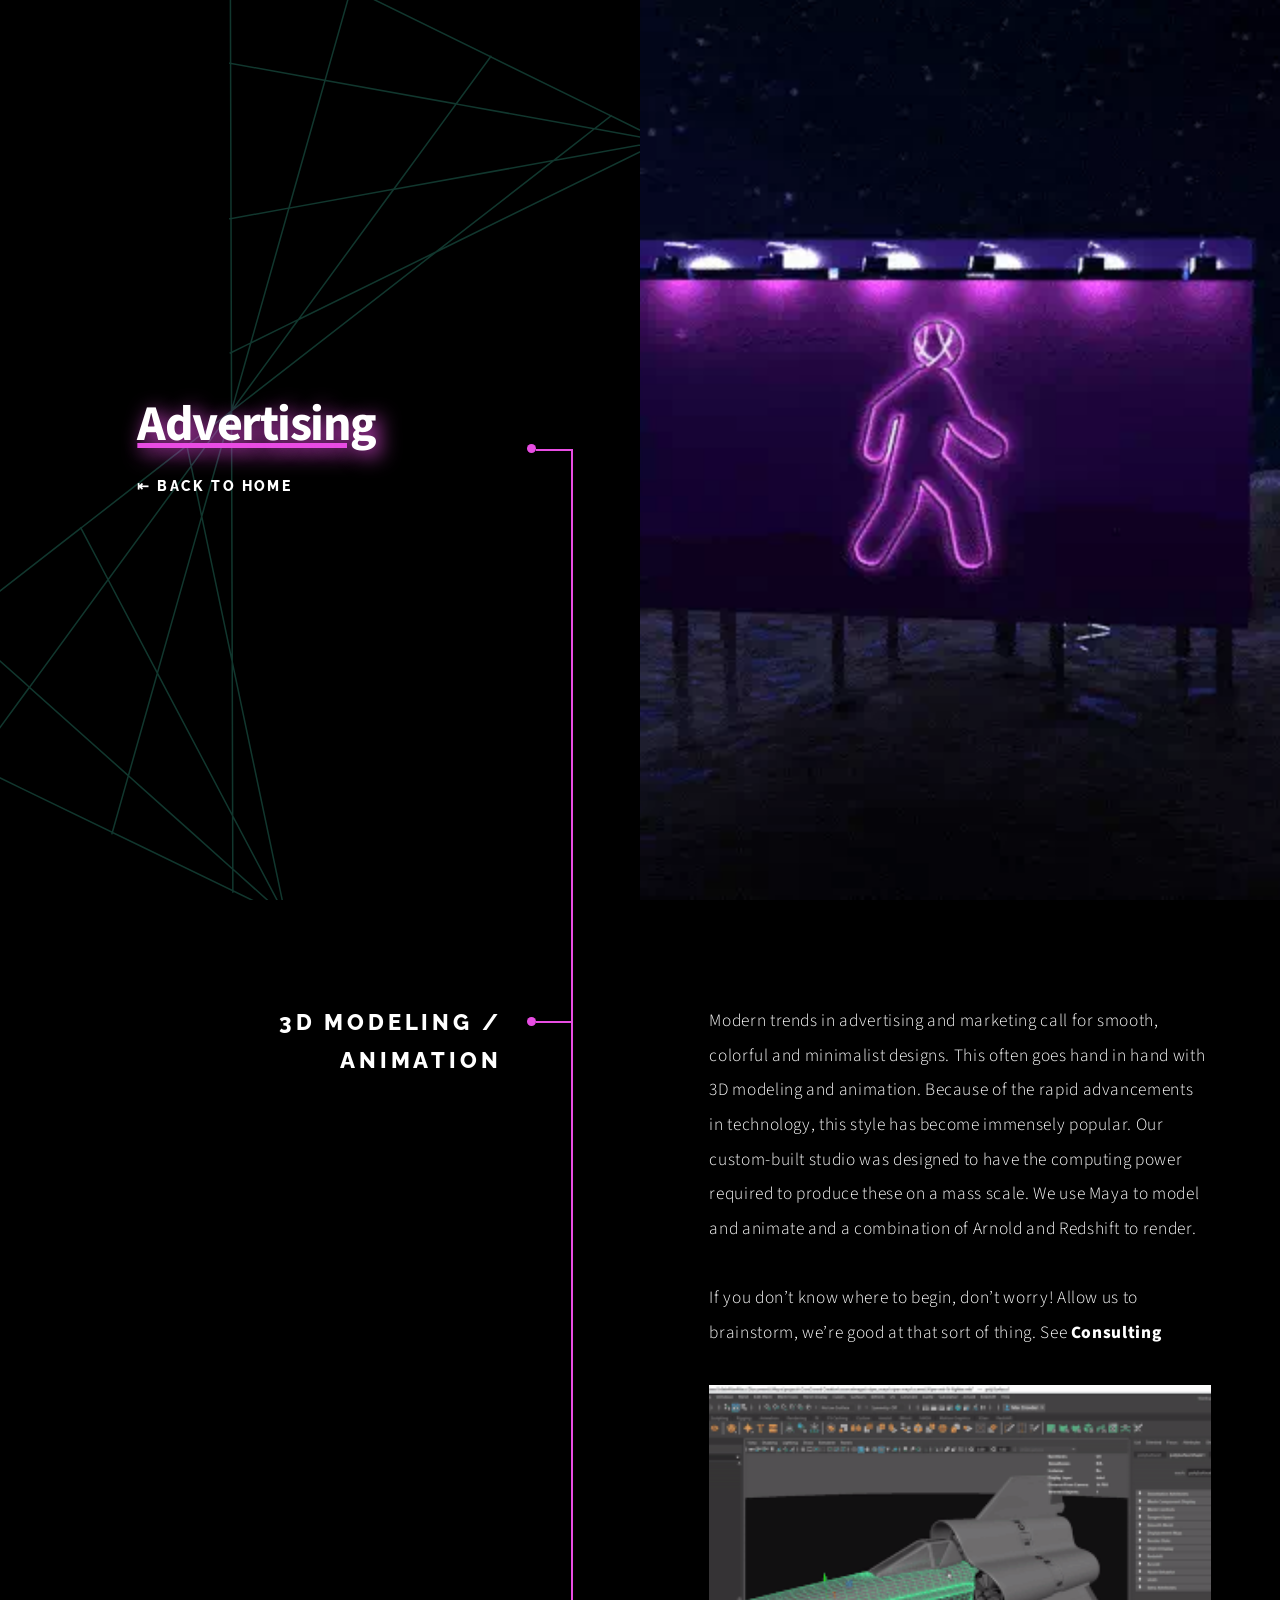
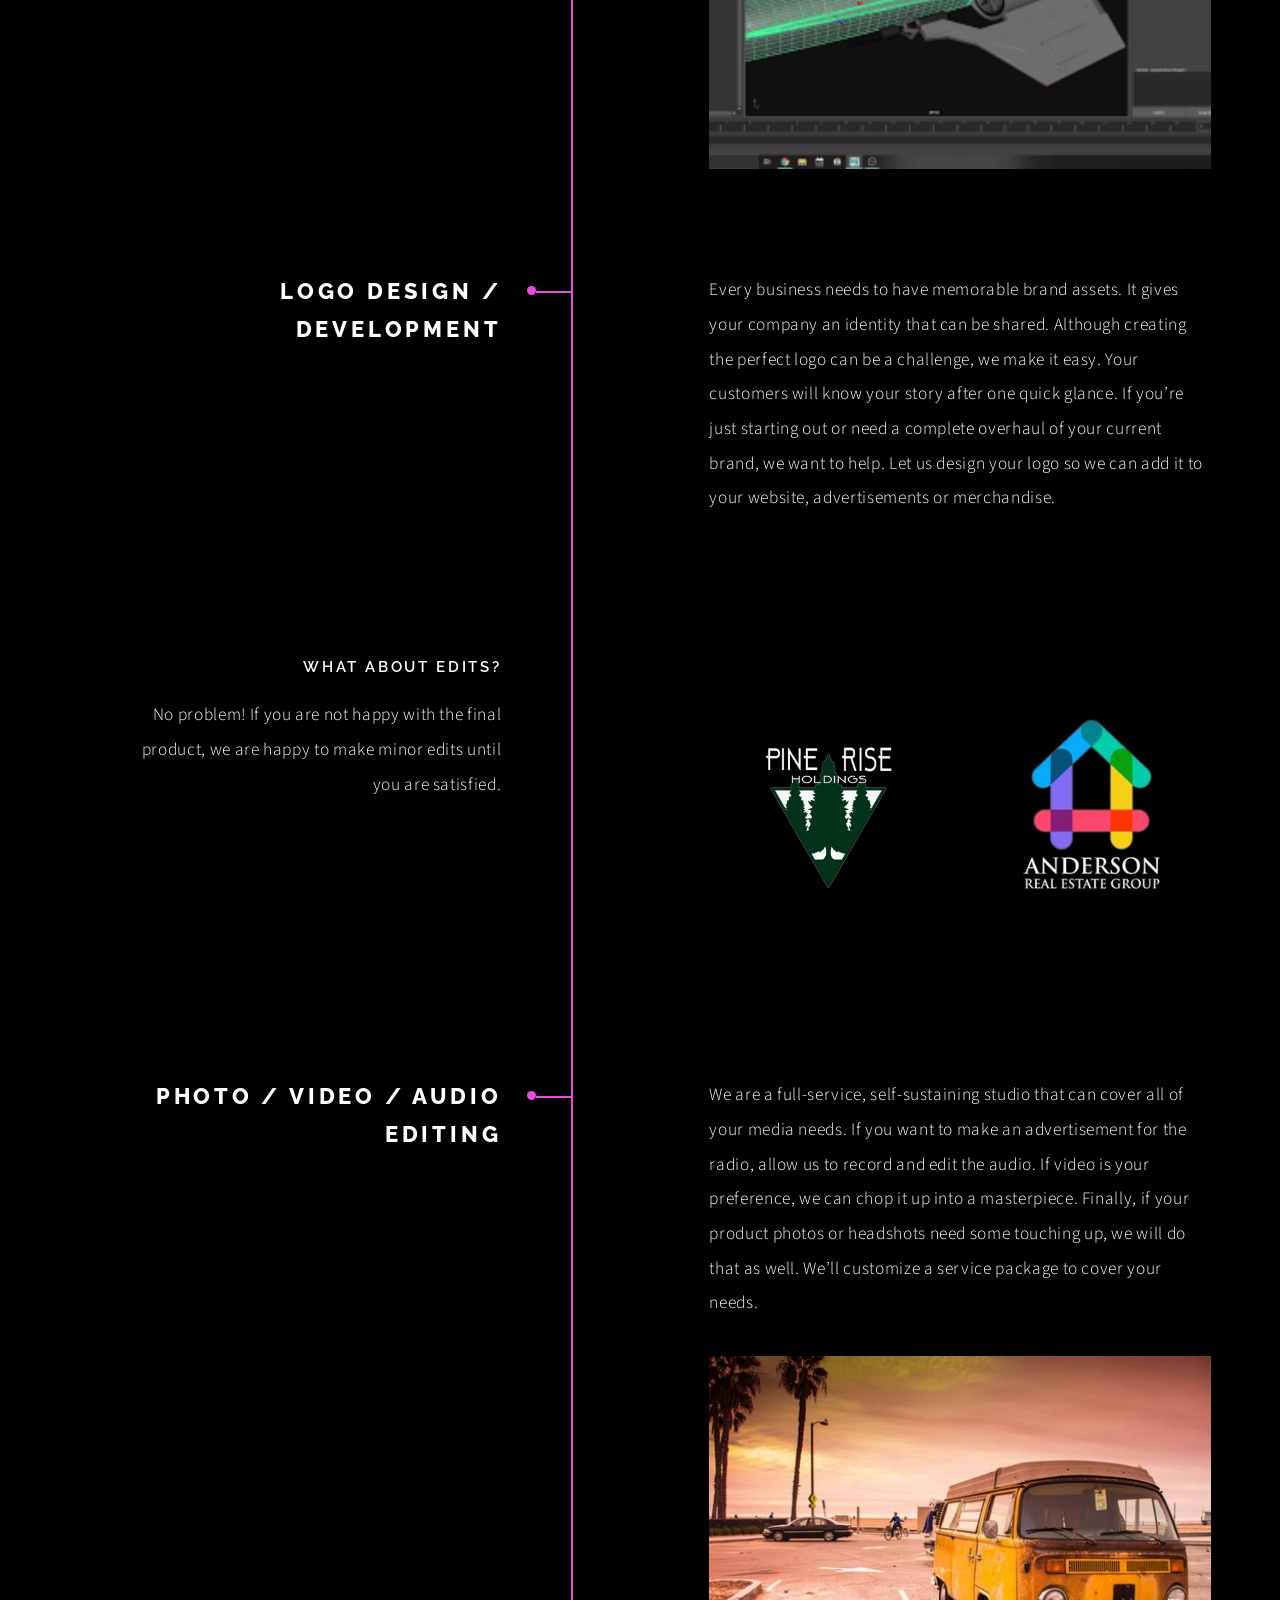
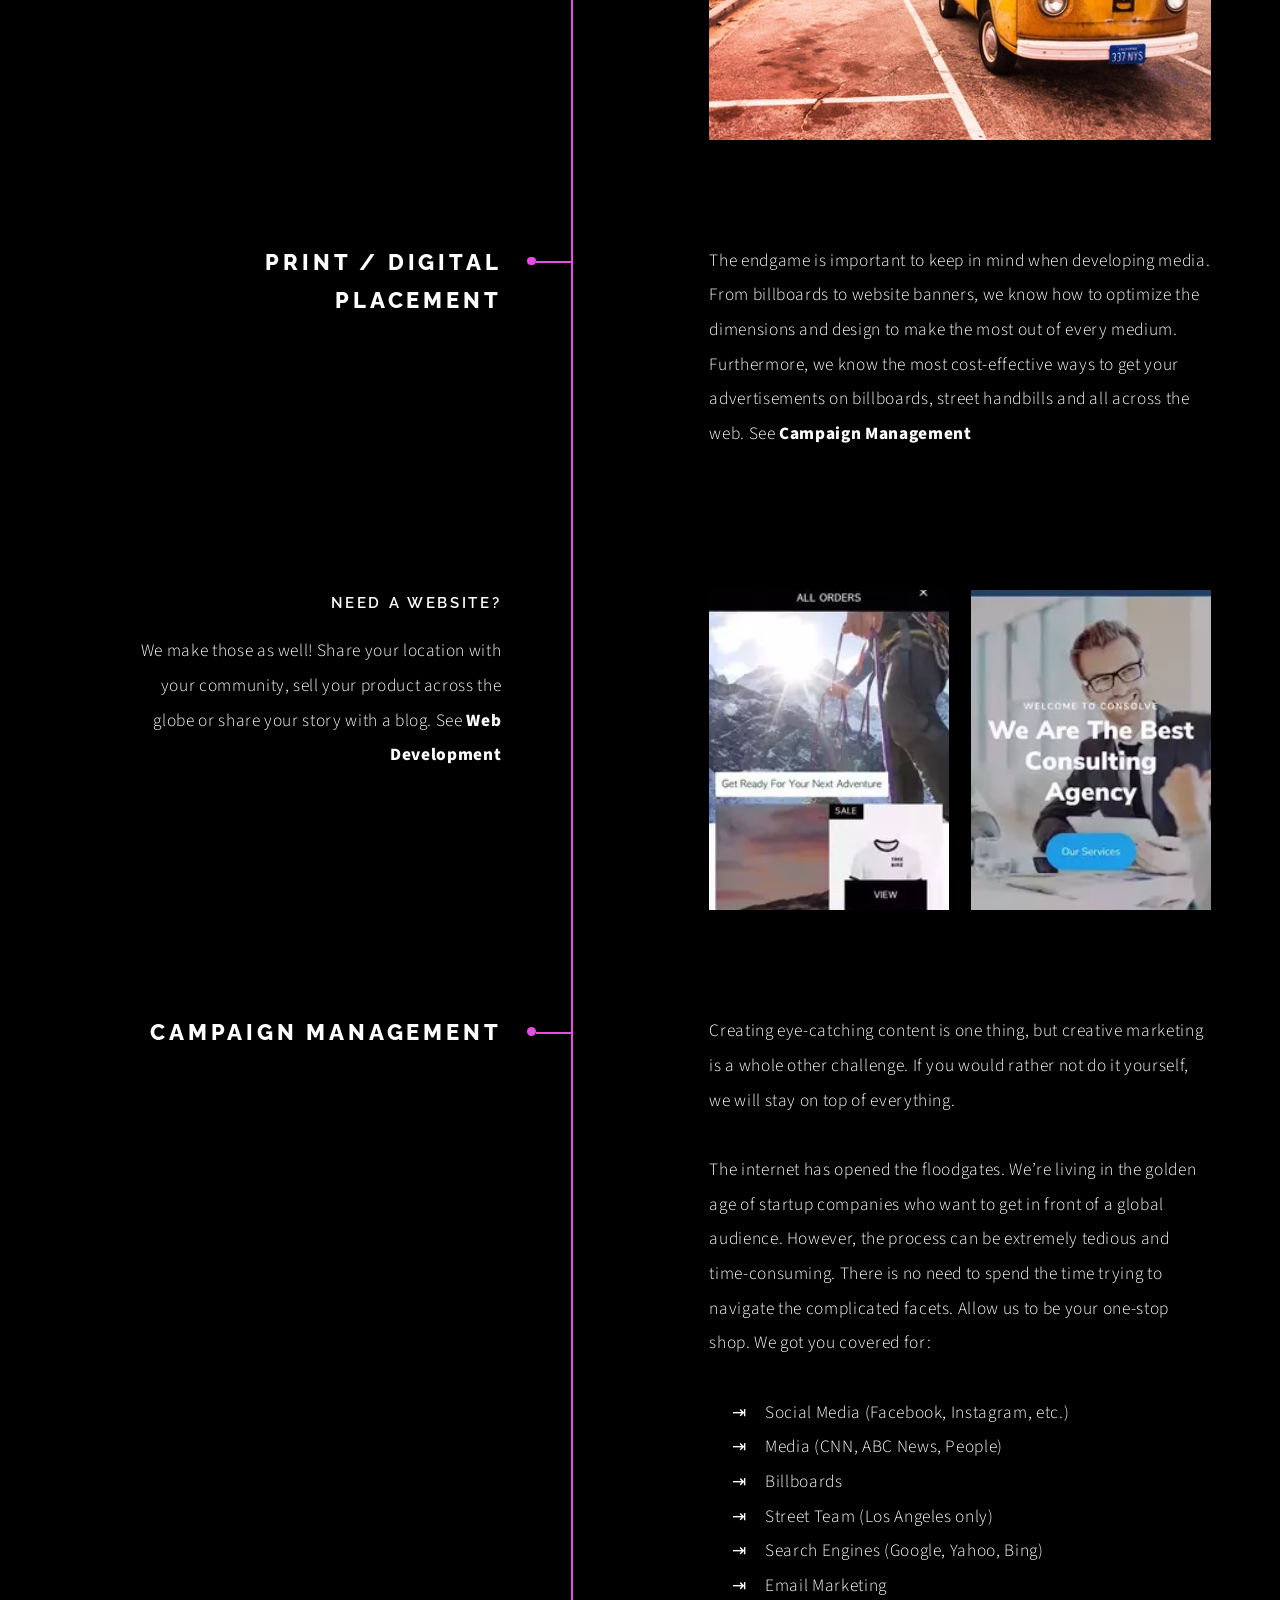
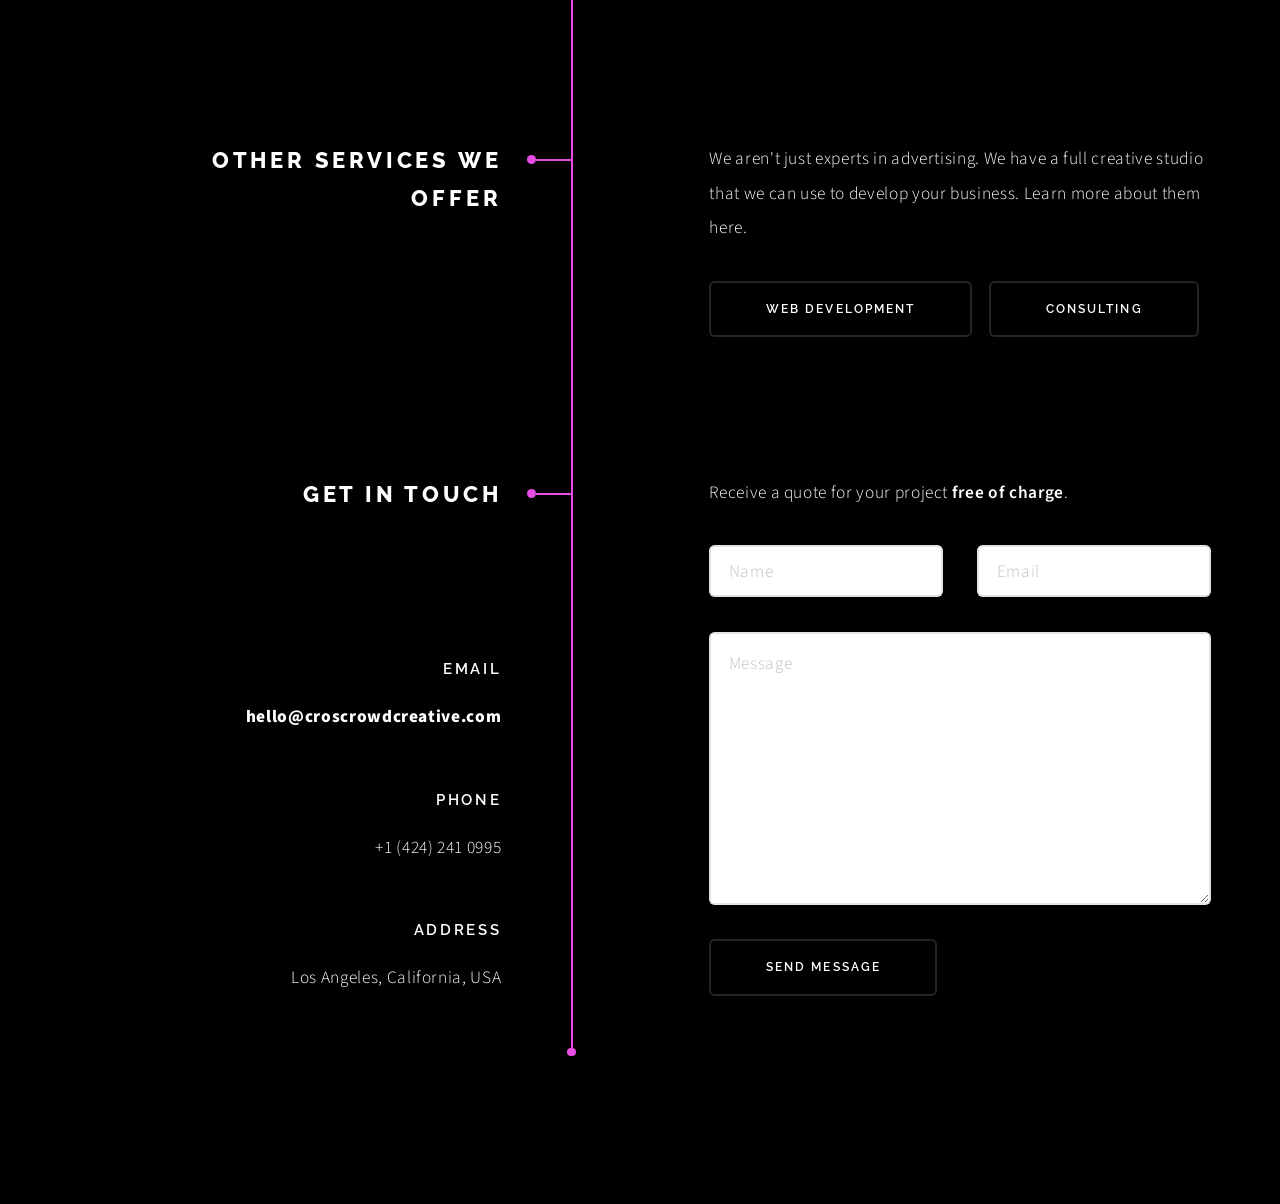
==== commit 2394a31c: "Updated animation for advertising" ====
--- a/advertising.html
+++ b/advertising.html
@@ -17,9 +17,9 @@
 <header><h1>Advertising</h1>
 <p style="text-align: left"><a href="https://croscrowdcreative.com/">&#x21E4; BACK TO HOME</a></p></header>
 <div class="content"><span class="image fill" data-position="center">
-<picture><source srcset="img/ad.webp" type="image/webp">
-<source srcset="img/ad.mp4" type="image/jpeg"> 
-<img src="img/ad.mp4"></picture></span></div></section>
+<picture><source srcset="img/webintro.webp" type="image/webp">
+<source srcset="img/webintro.mp4" type="image/jpeg"> 
+<img src="img/webintro.mp4"></picture></span></div></section>
 <section id="first">
 <header><h2>3D Modeling / Animation</h2></header>
 <div class="content">
